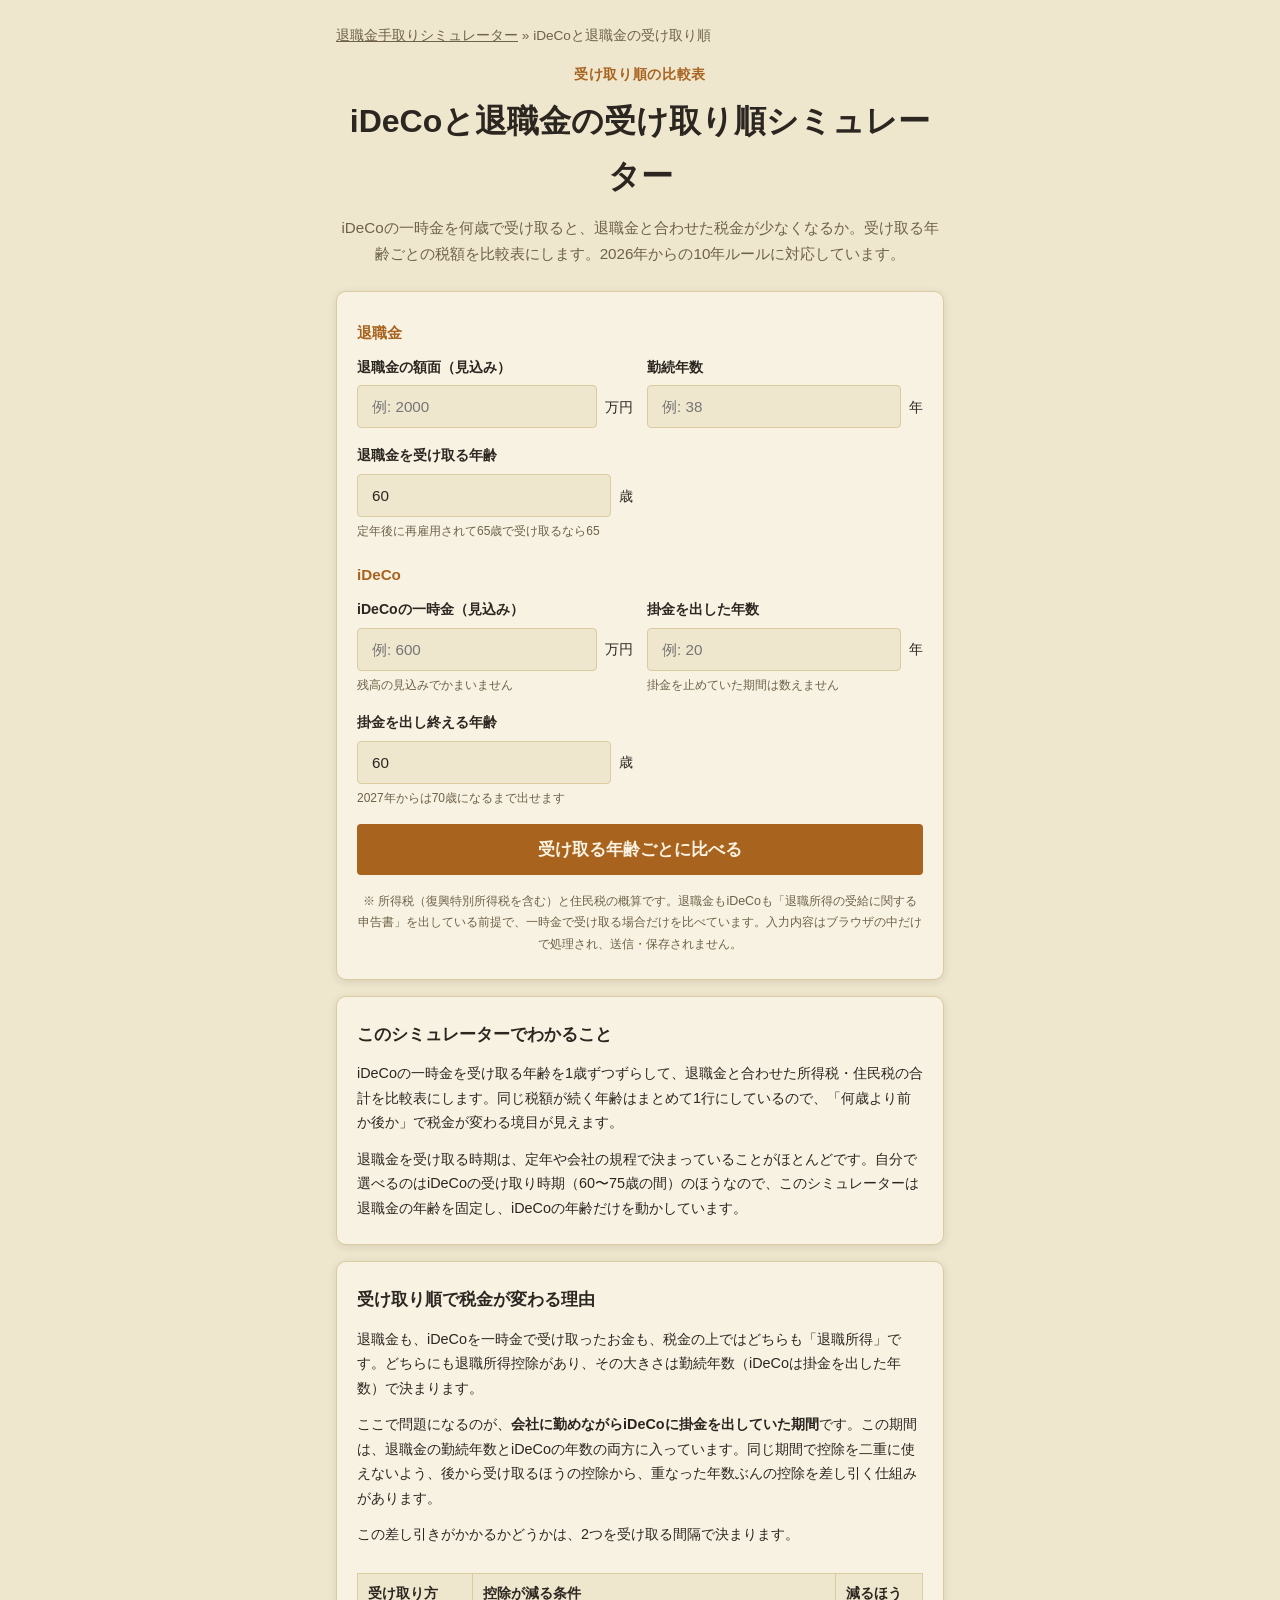
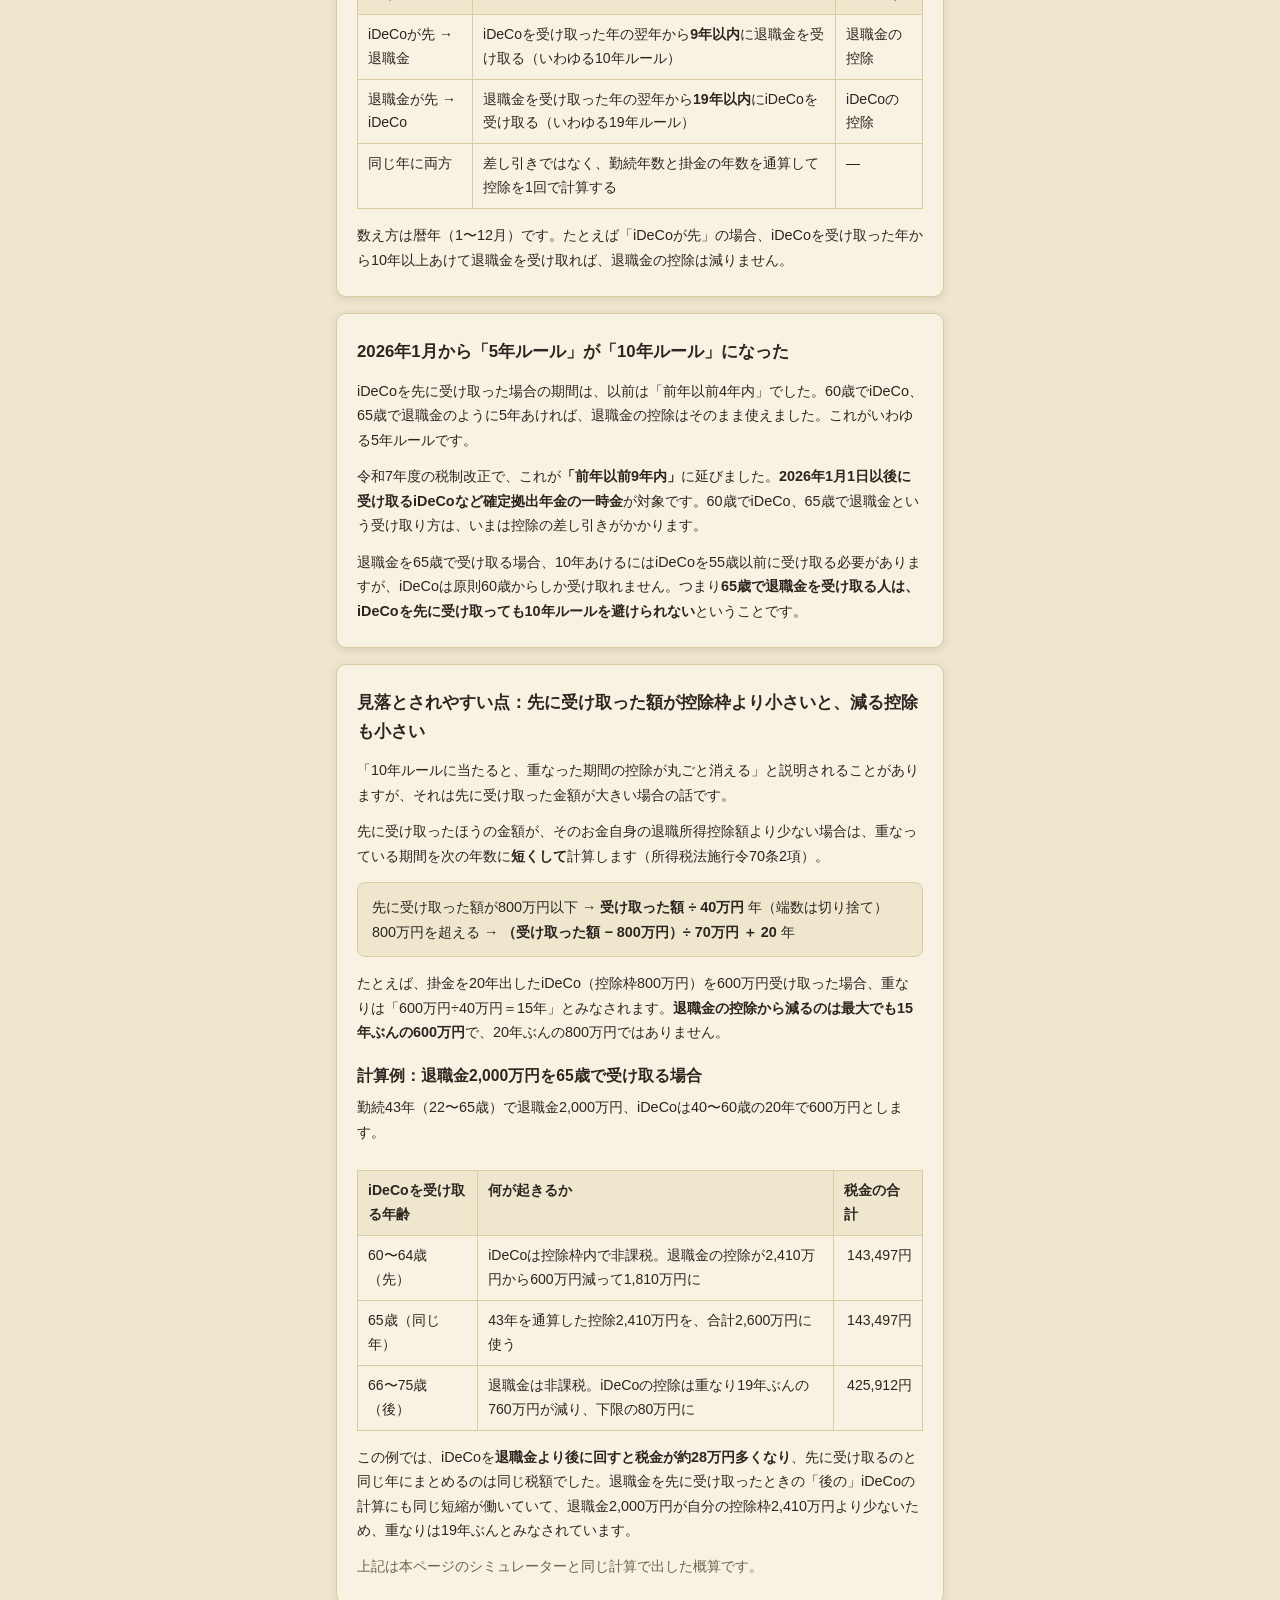
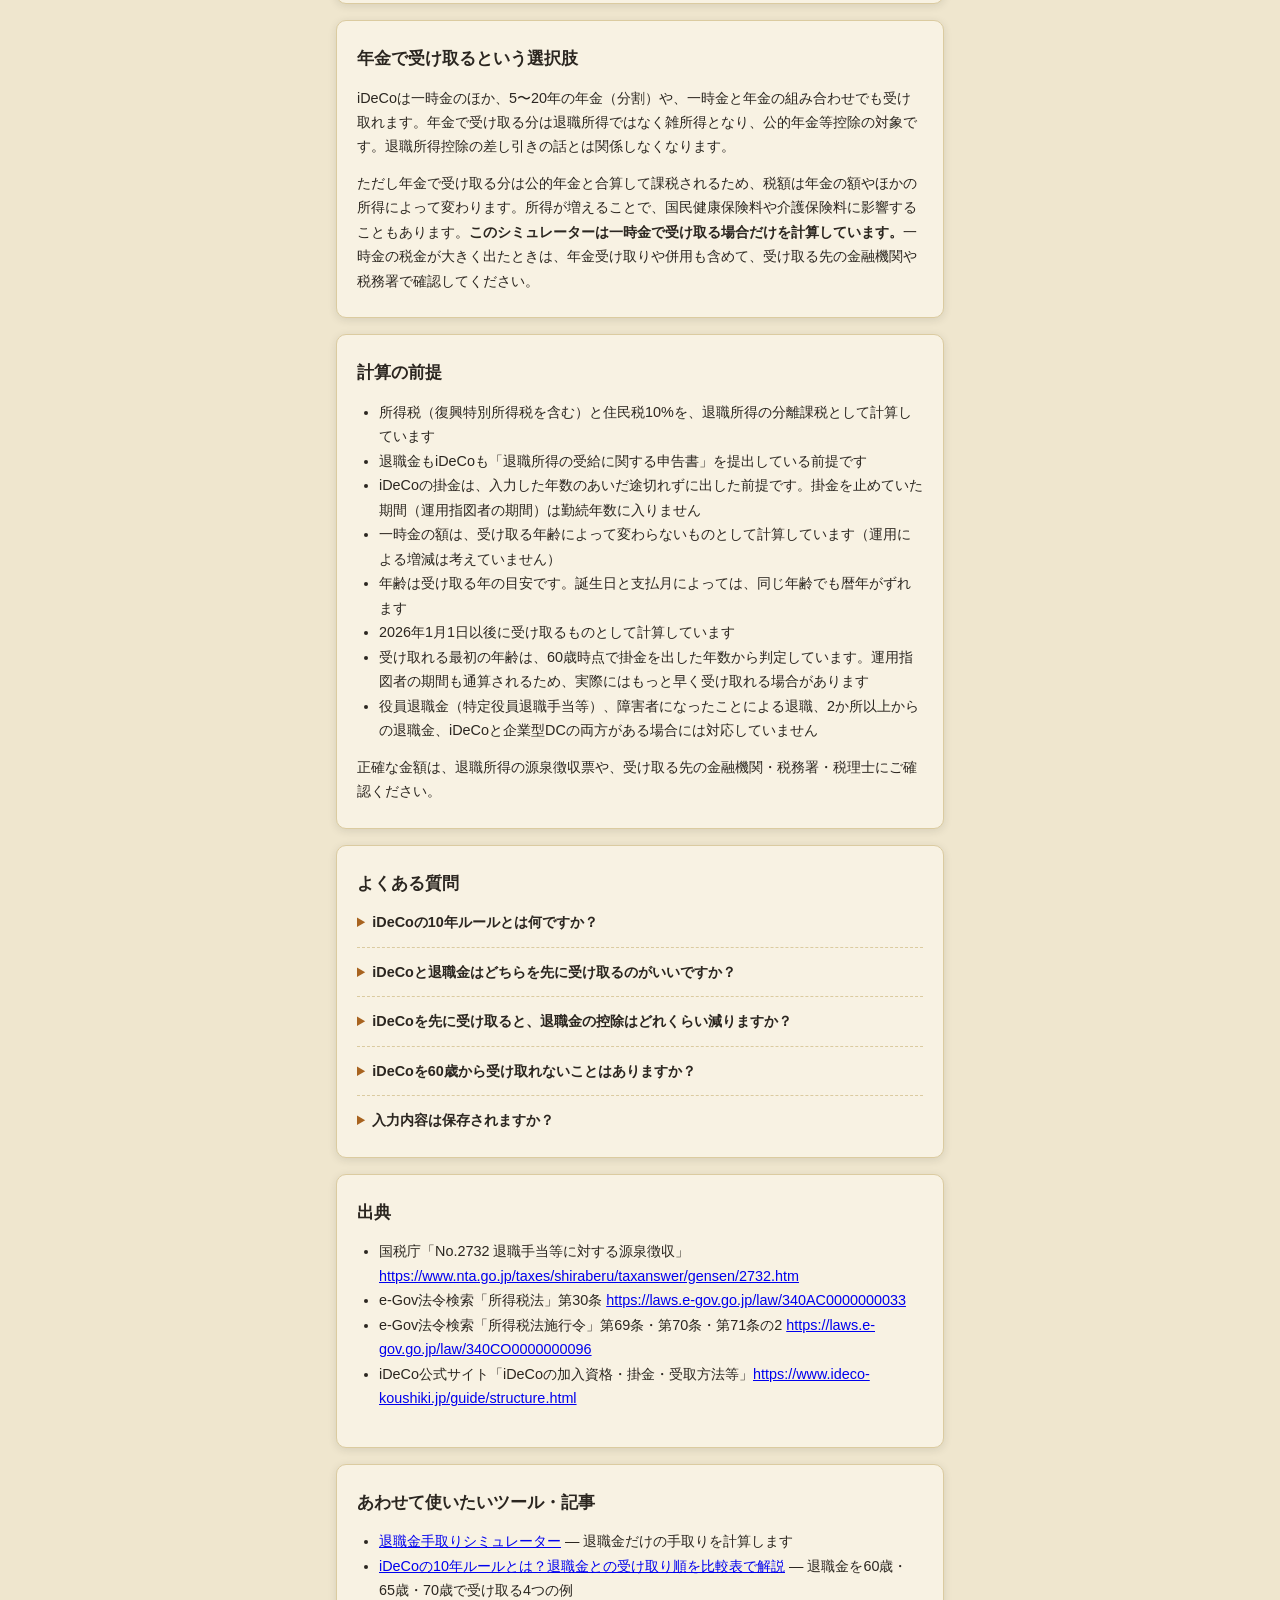
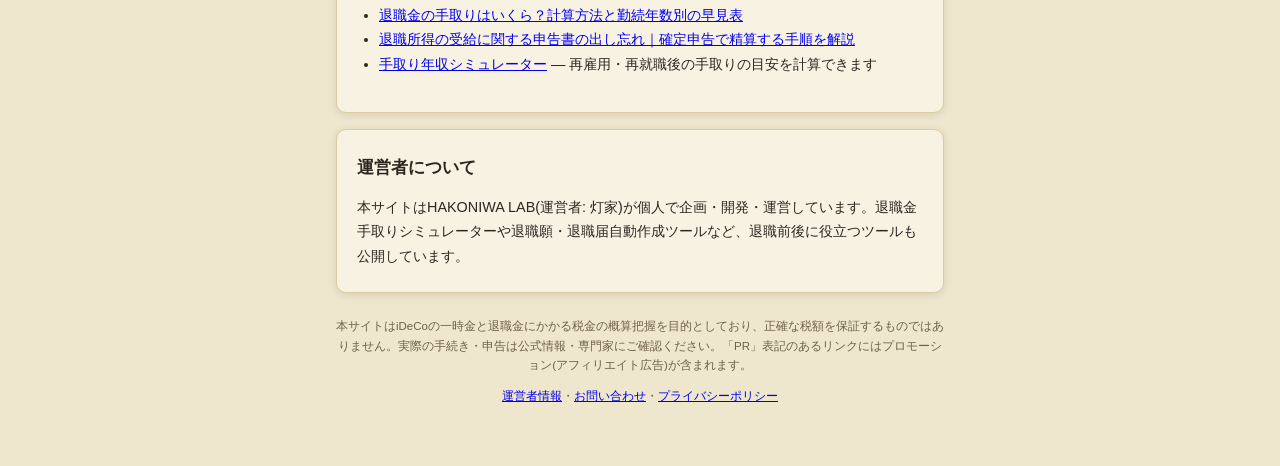
==== ideco/index.html @ 079b58ea "iDeCoと退職金の受け取り順シミュレーターと10年ルール解説記事を追加 - ideco/: iDeCo一時金を受け取る年齢ごとに退職金と合わせた税額を比較表で表示   (施行令70条の10年ルール・" ====
<!DOCTYPE html>
<html lang="ja">
<head>
<meta charset="UTF-8">
<meta name="viewport" content="width=device-width, initial-scale=1.0">
<title>iDeCoと退職金の受け取り順シミュレーター｜10年ルール対応</title>
<meta name="description" content="iDeCoの一時金を何歳で受け取ると、退職金と合わせた税金が少なくなるかを比較表で表示します。2026年からの10年ルール、退職金が先の19年ルール、同じ年にまとめる場合まで、受け取る年齢ごとに所得税・住民税の合計を計算します。">
<script async src="https://pagead2.googlesyndication.com/pagead/js/adsbygoogle.js?client=ca-pub-6465548593525933" crossorigin="anonymous"></script>
<link rel="canonical" href="https://hakoniwalab.com/retirement-simulator/ideco/">
<link rel="stylesheet" href="../css/style.css">
<script type="application/ld+json">{"@context":"https://schema.org","@type":"FAQPage","mainEntity":[{"@type":"Question","name":"iDeCoの10年ルールとは何ですか？","acceptedAnswer":{"@type":"Answer","text":"iDeCoなど確定拠出年金の一時金を受け取った年の翌年から9年以内に退職金を受け取ると、退職金の退職所得控除から、期間が重なっている年数ぶんの控除が差し引かれるルールです。2026年1月1日以後に受け取る一時金から対象になりました。それまでは4年以内(いわゆる5年ルール)でした。"}},{"@type":"Question","name":"iDeCoと退職金はどちらを先に受け取るのがいいですか？","acceptedAnswer":{"@type":"Answer","text":"金額と期間の重なり方で変わります。退職金を先に受け取ると、その後19年以内に受け取るiDeCoの控除が大きく減りやすくなります。iDeCoを先に受け取る場合や同じ年にまとめる場合は、iDeCoの一時金が自分の控除枠より小さいと差がつきにくくなります。このシミュレーターで、自分の金額を入れて比べてください。"}},{"@type":"Question","name":"iDeCoを先に受け取ると、退職金の控除はどれくらい減りますか？","acceptedAnswer":{"@type":"Answer","text":"原則は、iDeCoの掛金期間と勤続期間が重なっている年数ぶんの控除額です(重なり20年なら800万円)。ただしiDeCoの一時金が、iDeCo自身の退職所得控除額より少ない場合は、重なりを「一時金÷40万円」年に短くして計算します。一時金600万円なら15年ぶん、減るのは最大600万円です。"}},{"@type":"Question","name":"iDeCoを60歳から受け取れないことはありますか？","acceptedAnswer":{"@type":"Answer","text":"あります。60歳時点の通算加入者等期間が10年未満の場合、受け取り開始は61〜65歳に遅れます。60歳以上で初めて加入した場合は、加入から5年を過ぎてからです。受け取りは75歳までに始める必要があります。"}},{"@type":"Question","name":"入力内容は保存されますか？","acceptedAnswer":{"@type":"Answer","text":"保存されません。計算はブラウザの中で行い、入力した金額をサーバーへ送信・保存する仕組みは持っていません。"}}]}</script>
<style>
.guide-nav { margin: 0 auto 16px; font-size: 0.85rem; color: var(--color-text-muted); }
.guide-nav a { color: var(--color-text-muted); }
.form-grid { display: grid; gap: 0 14px; grid-template-columns: 1fr; }
@media (min-width: 560px) { .form-grid { grid-template-columns: 1fr 1fr; } }
.form-group-title { text-align: left; font-weight: 800; font-size: 0.95rem; margin: 4px 0 10px; color: var(--color-primary); }
.form-hint { display: block; font-weight: 400; font-size: 0.75rem; color: var(--color-text-muted); margin-top: 4px; }
.input-unit { display: flex; align-items: center; gap: 8px; }
.input-unit span { font-size: 0.9rem; white-space: nowrap; }
.form-error { color: var(--color-warn-text); background: var(--color-warn-bg); border-radius: var(--radius-sm); padding: 8px 12px; font-size: 0.85rem; text-align: left; }
.result-headline__value--text { font-size: 1.5rem; line-height: 1.4; }
.result-compare { font-size: 0.92rem; text-align: left; margin: 0 0 14px; }
.compare-table { width: 100%; border-collapse: collapse; font-size: 0.88rem; text-align: left; }
.compare-table th, .compare-table td { border-bottom: 1px solid var(--color-border); padding: 10px 6px; vertical-align: top; }
.compare-table th { font-size: 0.78rem; color: var(--color-text-muted); font-weight: 700; }
.compare-table .num { text-align: right; white-space: nowrap; font-variant-numeric: tabular-nums; font-weight: 700; }
.compare-table td.num .badge, .compare-diff { display: block; width: fit-content; margin: 6px 0 0 auto; }
.compare-diff { font-size: 0.78rem; color: var(--color-warn-text); }
.compare-table tr.is-best td { background: var(--color-badge-bg); }
.compare-age { display: block; font-weight: 800; font-size: 0.98rem; }
.compare-order { display: block; font-size: 0.82rem; }
.compare-note { display: block; font-size: 0.75rem; color: var(--color-text-muted); }
.breakdown-title { font-weight: 800; font-size: 0.9rem; text-align: left; margin: 20px 0 6px; }
.result-row--head span { color: var(--color-text) !important; font-weight: 800; }
.guide-note { font-size: 0.8rem; color: var(--color-text-muted); text-align: left; }
.guide-table { width: 100%; border-collapse: collapse; margin: 14px 0; font-size: 0.88rem; }
.guide-table th, .guide-table td { border: 1px solid var(--color-border); padding: 8px 10px; text-align: left; vertical-align: top; }
.guide-table th { background: var(--color-bg); font-weight: 600; }
.guide-table td.num { text-align: right; font-variant-numeric: tabular-nums; white-space: nowrap; }
.guide-calc { background: var(--color-bg); border: 1px solid var(--color-border); border-radius: 8px; padding: 12px 14px; margin: 14px 0; font-size: 0.9rem; }
.card--article h3 { font-size: 0.98rem; margin: 18px 0 6px; }
.table-scroll { overflow-x: auto; }
</style>
</head>
<body>
<div id="app" class="app">

  <nav class="guide-nav" aria-label="パンくずリスト">
    <a href="../">退職金手取りシミュレーター</a> &raquo;
    <span aria-current="page">iDeCoと退職金の受け取り順</span>
  </nav>

  <header class="app-header">
    <p class="app-header__eyebrow">受け取り順の比較表</p>
    <h1 class="app-header__title">iDeCoと退職金の<br class="sp-only">受け取り順シミュレーター</h1>
    <p class="app-header__lead">iDeCoの一時金を何歳で受け取ると、退職金と合わせた税金が少なくなるか。受け取る年齢ごとの税額を比較表にします。2026年からの10年ルールに対応しています。</p>
  </header>

  <main id="main" class="main">

    <section id="screen-intro" class="screen" data-screen="intro">
      <div class="card card--intro">
        <form id="ideco-form" novalidate>
          <p class="form-group-title">退職金</p>
          <div class="form-grid">
            <div class="form-field">
              <label for="pay_amount">退職金の額面（見込み）</label>
              <div class="input-unit"><input type="number" id="pay_amount" name="pay_amount" class="quiz-select" placeholder="例: 2000" min="1" step="1" inputmode="numeric" required><span>万円</span></div>
            </div>
            <div class="form-field">
              <label for="pay_years">勤続年数</label>
              <div class="input-unit"><input type="number" id="pay_years" name="pay_years" class="quiz-select" placeholder="例: 38" min="1" max="60" step="1" inputmode="numeric" required><span>年</span></div>
            </div>
            <div class="form-field">
              <label for="pay_age">退職金を受け取る年齢</label>
              <div class="input-unit"><input type="number" id="pay_age" name="pay_age" class="quiz-select" value="60" min="40" max="75" step="1" inputmode="numeric" required><span>歳</span></div>
              <span class="form-hint">定年後に再雇用されて65歳で受け取るなら65</span>
            </div>
          </div>

          <p class="form-group-title">iDeCo</p>
          <div class="form-grid">
            <div class="form-field">
              <label for="ideco_amount">iDeCoの一時金（見込み）</label>
              <div class="input-unit"><input type="number" id="ideco_amount" name="ideco_amount" class="quiz-select" placeholder="例: 600" min="1" step="1" inputmode="numeric" required><span>万円</span></div>
              <span class="form-hint">残高の見込みでかまいません</span>
            </div>
            <div class="form-field">
              <label for="ideco_years">掛金を出した年数</label>
              <div class="input-unit"><input type="number" id="ideco_years" name="ideco_years" class="quiz-select" placeholder="例: 20" min="1" max="50" step="1" inputmode="numeric" required><span>年</span></div>
              <span class="form-hint">掛金を止めていた期間は数えません</span>
            </div>
            <div class="form-field">
              <label for="ideco_end_age">掛金を出し終える年齢</label>
              <div class="input-unit"><input type="number" id="ideco_end_age" name="ideco_end_age" class="quiz-select" value="60" min="21" max="70" step="1" inputmode="numeric" required><span>歳</span></div>
              <span class="form-hint">2027年からは70歳になるまで出せます</span>
            </div>
          </div>

          <p id="form-error" class="form-error" role="alert" hidden></p>
          <button type="submit" class="btn btn--primary btn--large">受け取る年齢ごとに比べる</button>
        </form>
        <p class="intro-disclaimer">※ 所得税（復興特別所得税を含む）と住民税の概算です。退職金もiDeCoも「退職所得の受給に関する申告書」を出している前提で、一時金で受け取る場合だけを比べています。入力内容はブラウザの中だけで処理され、送信・保存されません。</p>
      </div>
    </section>

    <section id="screen-result" class="screen" data-screen="result" hidden>
      <div class="card card--intro" id="result-body"></div>
      <div id="ad-slot-result-bottom" class="ad-slot" aria-hidden="true"></div>

      <div class="card card--lead" id="lead-card">
        <h2 class="card__title">計算結果をあとで見返したい方へ</h2>
        <p>メールアドレスを登録すると、HAKONIWA LABの新しいツール・お得な情報をお届けします。</p>
        <form id="lead-form" class="lead-form" action="https://mail-studio.hakoniwa-labs.workers.dev/f/v6lGNd5ZqjptO-bG2wVIIij1IczI0iWg" method="post" target="popupwindow" onsubmit="window.open('https://mail-studio.hakoniwa-labs.workers.dev/f/v6lGNd5ZqjptO-bG2wVIIij1IczI0iWg', 'popupwindow')">
          <input type="email" name="email" class="lead-form__input" placeholder="メールアドレス" required>
          <button type="submit" class="btn btn--primary">登録する</button>
        </form>
      </div>

      <button type="button" class="btn btn--ghost" id="btn-restart">条件を変えて比べる</button>
    </section>

  </main>

  <section class="article" aria-labelledby="about-heading">
    <div class="card card--article">
      <h2 id="about-heading">このシミュレーターでわかること</h2>
      <p>iDeCoの一時金を受け取る年齢を1歳ずつずらして、退職金と合わせた所得税・住民税の合計を比較表にします。同じ税額が続く年齢はまとめて1行にしているので、「何歳より前か後か」で税金が変わる境目が見えます。</p>
      <p>退職金を受け取る時期は、定年や会社の規程で決まっていることがほとんどです。自分で選べるのはiDeCoの受け取り時期（60〜75歳の間）のほうなので、このシミュレーターは退職金の年齢を固定し、iDeCoの年齢だけを動かしています。</p>
    </div>

    <div class="card card--article">
      <h2>受け取り順で税金が変わる理由</h2>
      <p>退職金も、iDeCoを一時金で受け取ったお金も、税金の上ではどちらも「退職所得」です。どちらにも退職所得控除があり、その大きさは勤続年数（iDeCoは掛金を出した年数）で決まります。</p>
      <p>ここで問題になるのが、<strong>会社に勤めながらiDeCoに掛金を出していた期間</strong>です。この期間は、退職金の勤続年数とiDeCoの年数の両方に入っています。同じ期間で控除を二重に使えないよう、後から受け取るほうの控除から、重なった年数ぶんの控除を差し引く仕組みがあります。</p>
      <p>この差し引きがかかるかどうかは、2つを受け取る間隔で決まります。</p>
      <div class="table-scroll">
        <table class="guide-table">
          <thead><tr><th>受け取り方</th><th>控除が減る条件</th><th>減るほう</th></tr></thead>
          <tbody>
            <tr><td>iDeCoが先 → 退職金</td><td>iDeCoを受け取った年の翌年から<strong>9年以内</strong>に退職金を受け取る（いわゆる10年ルール）</td><td>退職金の控除</td></tr>
            <tr><td>退職金が先 → iDeCo</td><td>退職金を受け取った年の翌年から<strong>19年以内</strong>にiDeCoを受け取る（いわゆる19年ルール）</td><td>iDeCoの控除</td></tr>
            <tr><td>同じ年に両方</td><td>差し引きではなく、勤続年数と掛金の年数を通算して控除を1回で計算する</td><td>—</td></tr>
          </tbody>
        </table>
      </div>
      <p>数え方は暦年（1〜12月）です。たとえば「iDeCoが先」の場合、iDeCoを受け取った年から10年以上あけて退職金を受け取れば、退職金の控除は減りません。</p>
    </div>

    <div class="card card--article">
      <h2>2026年1月から「5年ルール」が「10年ルール」になった</h2>
      <p>iDeCoを先に受け取った場合の期間は、以前は「前年以前4年内」でした。60歳でiDeCo、65歳で退職金のように5年あければ、退職金の控除はそのまま使えました。これがいわゆる5年ルールです。</p>
      <p>令和7年度の税制改正で、これが<strong>「前年以前9年内」</strong>に延びました。<strong>2026年1月1日以後に受け取るiDeCoなど確定拠出年金の一時金</strong>が対象です。60歳でiDeCo、65歳で退職金という受け取り方は、いまは控除の差し引きがかかります。</p>
      <p>退職金を65歳で受け取る場合、10年あけるにはiDeCoを55歳以前に受け取る必要がありますが、iDeCoは原則60歳からしか受け取れません。つまり<strong>65歳で退職金を受け取る人は、iDeCoを先に受け取っても10年ルールを避けられない</strong>ということです。</p>
    </div>

    <div class="card card--article">
      <h2>見落とされやすい点：先に受け取った額が控除枠より小さいと、減る控除も小さい</h2>
      <p>「10年ルールに当たると、重なった期間の控除が丸ごと消える」と説明されることがありますが、それは先に受け取った金額が大きい場合の話です。</p>
      <p>先に受け取ったほうの金額が、そのお金自身の退職所得控除額より少ない場合は、重なっている期間を次の年数に<strong>短くして</strong>計算します（所得税法施行令70条2項）。</p>
      <div class="guide-calc">
        先に受け取った額が800万円以下 → <strong>受け取った額 ÷ 40万円</strong> 年（端数は切り捨て）<br>
        800万円を超える → <strong>（受け取った額 − 800万円）÷ 70万円 ＋ 20</strong> 年
      </div>
      <p>たとえば、掛金を20年出したiDeCo（控除枠800万円）を600万円受け取った場合、重なりは「600万円÷40万円＝15年」とみなされます。<strong>退職金の控除から減るのは最大でも15年ぶんの600万円</strong>で、20年ぶんの800万円ではありません。</p>
      <h3>計算例：退職金2,000万円を65歳で受け取る場合</h3>
      <p>勤続43年（22〜65歳）で退職金2,000万円、iDeCoは40〜60歳の20年で600万円とします。</p>
      <div class="table-scroll">
        <table class="guide-table">
          <thead><tr><th>iDeCoを受け取る年齢</th><th>何が起きるか</th><th>税金の合計</th></tr></thead>
          <tbody>
            <tr><td>60〜64歳（先）</td><td>iDeCoは控除枠内で非課税。退職金の控除が2,410万円から600万円減って1,810万円に</td><td class="num">143,497円</td></tr>
            <tr><td>65歳（同じ年）</td><td>43年を通算した控除2,410万円を、合計2,600万円に使う</td><td class="num">143,497円</td></tr>
            <tr><td>66〜75歳（後）</td><td>退職金は非課税。iDeCoの控除は重なり19年ぶんの760万円が減り、下限の80万円に</td><td class="num">425,912円</td></tr>
          </tbody>
        </table>
      </div>
      <p>この例では、iDeCoを<strong>退職金より後に回すと税金が約28万円多くなり</strong>、先に受け取るのと同じ年にまとめるのは同じ税額でした。退職金を先に受け取ったときの「後の」iDeCoの計算にも同じ短縮が働いていて、退職金2,000万円が自分の控除枠2,410万円より少ないため、重なりは19年ぶんとみなされています。</p>
      <p class="guide-note">上記は本ページのシミュレーターと同じ計算で出した概算です。</p>
    </div>

    <div class="card card--article">
      <h2>年金で受け取るという選択肢</h2>
      <p>iDeCoは一時金のほか、5〜20年の年金（分割）や、一時金と年金の組み合わせでも受け取れます。年金で受け取る分は退職所得ではなく雑所得となり、公的年金等控除の対象です。退職所得控除の差し引きの話とは関係しなくなります。</p>
      <p>ただし年金で受け取る分は公的年金と合算して課税されるため、税額は年金の額やほかの所得によって変わります。所得が増えることで、国民健康保険料や介護保険料に影響することもあります。<strong>このシミュレーターは一時金で受け取る場合だけを計算しています。</strong>一時金の税金が大きく出たときは、年金受け取りや併用も含めて、受け取る先の金融機関や税務署で確認してください。</p>
    </div>

    <div class="card card--article">
      <h2>計算の前提</h2>
      <ul>
        <li>所得税（復興特別所得税を含む）と住民税10%を、退職所得の分離課税として計算しています</li>
        <li>退職金もiDeCoも「退職所得の受給に関する申告書」を提出している前提です</li>
        <li>iDeCoの掛金は、入力した年数のあいだ途切れずに出した前提です。掛金を止めていた期間（運用指図者の期間）は勤続年数に入りません</li>
        <li>一時金の額は、受け取る年齢によって変わらないものとして計算しています（運用による増減は考えていません）</li>
        <li>年齢は受け取る年の目安です。誕生日と支払月によっては、同じ年齢でも暦年がずれます</li>
        <li>2026年1月1日以後に受け取るものとして計算しています</li>
        <li>受け取れる最初の年齢は、60歳時点で掛金を出した年数から判定しています。運用指図者の期間も通算されるため、実際にはもっと早く受け取れる場合があります</li>
        <li>役員退職金（特定役員退職手当等）、障害者になったことによる退職、2か所以上からの退職金、iDeCoと企業型DCの両方がある場合には対応していません</li>
      </ul>
      <p>正確な金額は、退職所得の源泉徴収票や、受け取る先の金融機関・税務署・税理士にご確認ください。</p>
    </div>

    <div class="card card--article">
      <h2>よくある質問</h2>
      <details class="faq-item">
        <summary>iDeCoの10年ルールとは何ですか？</summary>
        <p>iDeCoなど確定拠出年金の一時金を受け取った年の翌年から9年以内に退職金を受け取ると、退職金の退職所得控除から、期間が重なっている年数ぶんの控除が差し引かれるルールです。2026年1月1日以後に受け取る一時金から対象になりました。それまでは4年以内（いわゆる5年ルール）でした。</p>
      </details>
      <details class="faq-item">
        <summary>iDeCoと退職金はどちらを先に受け取るのがいいですか？</summary>
        <p>金額と期間の重なり方で変わります。退職金を先に受け取ると、その後19年以内に受け取るiDeCoの控除が大きく減りやすくなります。iDeCoを先に受け取る場合や同じ年にまとめる場合は、iDeCoの一時金が自分の控除枠より小さいと差がつきにくくなります。このシミュレーターで、自分の金額を入れて比べてください。</p>
      </details>
      <details class="faq-item">
        <summary>iDeCoを先に受け取ると、退職金の控除はどれくらい減りますか？</summary>
        <p>原則は、iDeCoの掛金期間と勤続期間が重なっている年数ぶんの控除額です（重なり20年なら800万円）。ただしiDeCoの一時金が、iDeCo自身の退職所得控除額より少ない場合は、重なりを「一時金÷40万円」年に短くして計算します。一時金600万円なら15年ぶん、減るのは最大600万円です。</p>
      </details>
      <details class="faq-item">
        <summary>iDeCoを60歳から受け取れないことはありますか？</summary>
        <p>あります。60歳時点の通算加入者等期間が10年未満の場合、受け取り開始は61〜65歳に遅れます。60歳以上で初めて加入した場合は、加入から5年を過ぎてからです。受け取りは75歳までに始める必要があります。</p>
      </details>
      <details class="faq-item">
        <summary>入力内容は保存されますか？</summary>
        <p>保存されません。計算はブラウザの中で行い、入力した金額をサーバーへ送信・保存する仕組みは持っていません。</p>
      </details>
    </div>

    <div class="card card--article">
      <h2>出典</h2>
      <ul>
        <li>国税庁「No.2732 退職手当等に対する源泉徴収」<a href="https://www.nta.go.jp/taxes/shiraberu/taxanswer/gensen/2732.htm" target="_blank" rel="noopener">https://www.nta.go.jp/taxes/shiraberu/taxanswer/gensen/2732.htm</a></li>
        <li>e-Gov法令検索「所得税法」第30条 <a href="https://laws.e-gov.go.jp/law/340AC0000000033" target="_blank" rel="noopener">https://laws.e-gov.go.jp/law/340AC0000000033</a></li>
        <li>e-Gov法令検索「所得税法施行令」第69条・第70条・第71条の2 <a href="https://laws.e-gov.go.jp/law/340CO0000000096" target="_blank" rel="noopener">https://laws.e-gov.go.jp/law/340CO0000000096</a></li>
        <li>iDeCo公式サイト「iDeCoの加入資格・掛金・受取方法等」<a href="https://www.ideco-koushiki.jp/guide/structure.html" target="_blank" rel="noopener">https://www.ideco-koushiki.jp/guide/structure.html</a></li>
      </ul>
    </div>

    <div class="card card--article">
      <h2>あわせて使いたいツール・記事</h2>
      <ul>
        <li><a href="../">退職金手取りシミュレーター</a> — 退職金だけの手取りを計算します</li>
        <li><a href="../guide/ideco-10nen-rule/">iDeCoの10年ルールとは？退職金との受け取り順を比較表で解説</a> — 退職金を60歳・65歳・70歳で受け取る4つの例</li>
        <li><a href="../guide/taishokukin-tedori-keisan/">退職金の手取りはいくら？計算方法と勤続年数別の早見表</a></li>
        <li><a href="../guide/shinkokusho-dashiwasure/">退職所得の受給に関する申告書の出し忘れ｜確定申告で精算する手順を解説</a></li>
        <li><a href="../../takehome-calculator/">手取り年収シミュレーター</a> — 再雇用・再就職後の手取りの目安を計算できます</li>
      </ul>
    </div>

    <div class="card card--article">
      <h2>運営者について</h2>
      <p>本サイトはHAKONIWA LAB(運営者: 灯家)が個人で企画・開発・運営しています。退職金手取りシミュレーターや退職願・退職届自動作成ツールなど、退職前後に役立つツールも公開しています。</p>
    </div>
  </section>

  <footer class="app-footer">
    <p>本サイトはiDeCoの一時金と退職金にかかる税金の概算把握を目的としており、正確な税額を保証するものではありません。実際の手続き・申告は公式情報・専門家にご確認ください。「PR」表記のあるリンクにはプロモーション(アフィリエイト広告)が含まれます。</p>
    <p><a href="../../about.html">運営者情報</a>・<a href="../../contact.html">お問い合わせ</a>・<a href="../../privacy.html">プライバシーポリシー</a></p>
  </footer>

</div>

<script src="../js/calculate.js"></script>
<script src="../js/ideco-calc.js"></script>
<script src="../js/ideco-app.js"></script>
</body>
</html>
---- css/style.css ----
:root {
  --color-bg: #efe6ce;
  --color-surface: #f8f2e3;
  --color-border: #dbcba0;
  --color-text: #2b2620;
  --color-text-muted: #6e6248;
  --color-primary: #a8631f;
  --color-primary-hover: #8b5119;
  --color-primary-contrast: #fbf3e2;
  --color-accent: #55704a;
  --color-badge-bg: #e4d6ae;
  --color-badge-text: #6e4a1e;
  --color-warn-bg: #efd3c0;
  --color-warn-text: #8a4322;
  --radius-sm: 4px;
  --radius-md: 6px;
  --radius-lg: 10px;
  --shadow-card: 0 2px 8px rgba(43, 38, 32, 0.12);
  --max-width: 640px;
}

@media (prefers-color-scheme: dark) {
  :root {
    --color-bg: #211f1a;
    --color-surface: #2c2a22;
    --color-border: #423e30;
    --color-text: #f1e9d8;
    --color-text-muted: #b3a585;
    --color-primary: #e3a23b;
    --color-primary-hover: #edb259;
    --color-primary-contrast: #241c0d;
    --color-accent: #8fae7d;
    --color-badge-bg: #3a3626;
    --color-badge-text: #e3a23b;
    --color-warn-bg: #3d2a1d;
    --color-warn-text: #e0a876;
    --shadow-card: 0 2px 14px rgba(0, 0, 0, 0.5);
  }
}

* { box-sizing: border-box; }

[hidden] { display: none !important; }

html, body {
  margin: 0;
  padding: 0;
  background: var(--color-bg);
  color: var(--color-text);
  font-family: "Hiragino Sans", "Hiragino Kaku Gothic ProN", Meiryo, "Yu Gothic", sans-serif;
  line-height: 1.7;
  -webkit-text-size-adjust: 100%;
}

.app {
  max-width: var(--max-width);
  margin: 0 auto;
  padding: 24px 16px 48px;
}

.app-header {
  text-align: center;
  margin-bottom: 24px;
}

.app-header__eyebrow {
  color: var(--color-primary);
  font-weight: 700;
  font-size: 0.85rem;
  letter-spacing: 0.05em;
  margin: 0 0 8px;
}

.app-header__title {
  font-size: 1.6rem;
  font-weight: 800;
  margin: 0 0 12px;
}

.app-header__lead {
  color: var(--color-text-muted);
  font-size: 0.95rem;
  margin: 0;
}

.main { display: block; }

.card {
  background: var(--color-surface);
  border: 1px solid var(--color-border);
  border-radius: var(--radius-lg);
  box-shadow: var(--shadow-card);
  padding: 24px 20px;
  margin-bottom: 16px;
}

.card--intro { text-align: center; }

.intro-points {
  list-style: none;
  padding: 0;
  margin: 0 0 20px;
  text-align: left;
  display: inline-block;
}

.intro-points li {
  position: relative;
  padding-left: 26px;
  margin-bottom: 10px;
  color: var(--color-text);
}

.intro-points li::before {
  content: "✓";
  position: absolute;
  left: 0;
  color: var(--color-accent);
  font-weight: 700;
}

.intro-disclaimer {
  font-size: 0.78rem;
  color: var(--color-text-muted);
  margin: 16px 0 0;
}

.btn {
  display: inline-block;
  border: none;
  border-radius: var(--radius-sm);
  font-size: 0.95rem;
  font-weight: 700;
  padding: 12px 20px;
  cursor: pointer;
  text-align: center;
  transition: background-color 0.15s ease, opacity 0.15s ease;
}

.btn--primary {
  background: var(--color-primary);
  color: var(--color-primary-contrast);
}
.btn--primary:hover { background: var(--color-primary-hover); }
.btn--primary:disabled { opacity: 0.5; cursor: not-allowed; }

.btn--ghost {
  background: transparent;
  color: var(--color-text-muted);
  border: 1px solid var(--color-border);
}
.btn--ghost:hover { color: var(--color-text); border-color: var(--color-text-muted); }

.btn--large { width: 100%; padding: 14px 20px; font-size: 1.05rem; }
.btn--skip { margin-left: auto; }

.progress {
  height: 6px;
  background: var(--color-border);
  border-radius: 999px;
  overflow: hidden;
  margin-bottom: 8px;
}

.progress__bar {
  height: 100%;
  width: 0%;
  background: var(--color-primary);
  transition: width 0.25s ease;
}

.progress__label {
  font-size: 0.78rem;
  color: var(--color-text-muted);
  margin: 0 0 16px;
  text-align: right;
}

.card--quiz { min-height: 220px; }

.quiz-question {
  font-size: 1.1rem;
  font-weight: 700;
  margin: 0 0 6px;
}

.quiz-question__note {
  font-size: 0.82rem;
  color: var(--color-text-muted);
  margin: 0 0 18px;
}

.quiz-options {
  display: grid;
  gap: 10px;
}

.quiz-option {
  display: block;
  width: 100%;
  text-align: left;
  padding: 14px 16px;
  background: var(--color-bg);
  border: 1.5px solid var(--color-border);
  border-radius: var(--radius-sm);
  color: var(--color-text);
  font-size: 0.95rem;
  cursor: pointer;
  transition: border-color 0.15s ease, background-color 0.15s ease;
}

.quiz-option:hover {
  border-color: var(--color-primary);
}

.quiz-option.is-selected {
  border-color: var(--color-primary);
  background: var(--color-badge-bg);
  font-weight: 700;
}

.quiz-select {
  width: 100%;
  padding: 12px 14px;
  border: 1.5px solid var(--color-border);
  border-radius: var(--radius-sm);
  background: var(--color-bg);
  color: var(--color-text);
  font-size: 0.95rem;
}

.quiz-nav {
  display: flex;
  align-items: center;
  gap: 10px;
}

.result-summary {
  text-align: center;
  margin-bottom: 20px;
}

.result-summary__count {
  font-size: 1.3rem;
  font-weight: 800;
  margin: 0 0 4px;
}

.result-summary__note {
  font-size: 0.82rem;
  color: var(--color-text-muted);
  margin: 0;
}

.result-list {
  display: grid;
  gap: 14px;
  margin-bottom: 20px;
}

.result-card {
  background: var(--color-surface);
  border: 1px solid var(--color-border);
  border-radius: var(--radius-md);
  box-shadow: var(--shadow-card);
  padding: 18px 18px 16px;
}

.result-card__badges {
  display: flex;
  flex-wrap: wrap;
  gap: 6px;
  margin-bottom: 10px;
}

.badge {
  display: inline-block;
  font-size: 0.72rem;
  font-weight: 700;
  padding: 3px 10px;
  border-radius: 999px;
  background: var(--color-badge-bg);
  color: var(--color-badge-text);
}

.badge--accent {
  background: var(--color-primary);
  color: var(--color-primary-contrast);
}

.badge--warn {
  background: var(--color-warn-bg);
  color: var(--color-warn-text);
}

.result-card__name {
  font-size: 1.05rem;
  font-weight: 800;
  margin: 0 0 6px;
}

.result-card__benefit {
  color: var(--color-accent);
  font-weight: 700;
  margin: 0 0 4px;
}

.result-card__org {
  font-size: 0.8rem;
  color: var(--color-text-muted);
  margin: 0 0 12px;
}

.result-card__summary {
  font-size: 0.88rem;
  margin: 0 0 10px;
}

.result-card__conditions {
  font-size: 0.82rem;
  color: var(--color-text-muted);
  margin: 0 0 14px;
}

.result-card__actions {
  display: flex;
  flex-wrap: wrap;
  gap: 8px;
}

.result-card__link {
  display: inline-block;
  font-size: 0.85rem;
  font-weight: 700;
  color: var(--color-primary);
  text-decoration: none;
  padding: 8px 14px;
  border: 1.5px solid var(--color-primary);
  border-radius: var(--radius-sm);
}

.result-card__link:hover { background: var(--color-badge-bg); }

.result-card__link--offer {
  color: var(--color-accent);
  border-color: var(--color-accent);
  display: inline-flex;
  align-items: center;
  gap: 6px;
}

.badge--pr {
  background: var(--color-accent);
  color: var(--color-primary-contrast);
  font-size: 0.62rem;
  padding: 2px 6px;
}

.result-empty {
  text-align: center;
  color: var(--color-text-muted);
  padding: 24px 12px;
}

.ad-slot {
  min-height: 90px;
  border: 1px dashed var(--color-border);
  border-radius: var(--radius-sm);
  display: flex;
  align-items: center;
  justify-content: center;
  color: var(--color-text-muted);
  font-size: 0.75rem;
  margin-bottom: 20px;
}

.card--lead { text-align: center; }
.card__title { font-size: 1rem; margin: 0 0 8px; }

.lead-form {
  display: flex;
  gap: 8px;
  margin-top: 14px;
}

.lead-form__input {
  flex: 1;
  padding: 10px 12px;
  border: 1.5px solid var(--color-border);
  border-radius: var(--radius-sm);
  background: var(--color-bg);
  color: var(--color-text);
}

.app-footer {
  margin-top: 24px;
  text-align: center;
  font-size: 0.72rem;
  color: var(--color-text-muted);
}

.sp-only { display: inline; }

@media (min-width: 640px) {
  .app-header__title { font-size: 2rem; }
  .sp-only { display: none; }
}

.result-card__platforms {
  font-size: 0.8rem;
  color: var(--color-text-muted);
  margin: 0 0 14px;
}

.cross-link-banner {
  display: block;
  margin-top: 12px;
  padding: 10px 14px;
  background: var(--color-badge-bg);
  border-radius: var(--radius-sm);
  font-size: 0.82rem;
  color: var(--color-badge-text);
  text-decoration: none;
  font-weight: 700;
}

.cross-link-banner:hover { opacity: 0.85; }

.result-cross-links {
  display: grid;
  gap: 8px;
  margin-top: 16px;
}

.result-cross-links .cross-link-banner {
  margin-top: 0;
}

.form-field {
  text-align: left;
  margin-bottom: 16px;
}

.form-field label {
  display: block;
  font-size: 0.88rem;
  font-weight: 700;
  margin-bottom: 6px;
}

.form-field--checkbox label {
  display: flex;
  align-items: center;
  gap: 8px;
  font-weight: 400;
  font-size: 0.9rem;
}

.form-field--checkbox input[type="checkbox"] {
  width: 18px;
  height: 18px;
}

.result-headline {
  text-align: center;
  padding: 8px 0 20px;
  border-bottom: 1px dashed var(--color-border);
  margin-bottom: 16px;
}

.result-headline__label {
  font-size: 0.85rem;
  color: var(--color-text-muted);
  margin: 0 0 4px;
}

.result-headline__value {
  font-size: 2.2rem;
  font-weight: 800;
  color: var(--color-primary);
  margin: 0 0 4px;
}

.result-headline__sub {
  font-size: 0.85rem;
  color: var(--color-text-muted);
  margin: 0;
}

.result-breakdown {
  display: grid;
  gap: 8px;
  text-align: left;
}

.result-row {
  display: flex;
  justify-content: space-between;
  font-size: 0.9rem;
  padding: 8px 0;
  border-bottom: 1px solid var(--color-border);
}

.result-row span:first-child {
  color: var(--color-text-muted);
}

.result-row span:last-child {
  font-weight: 700;
}

/* --- 解説記事セクション --- */

.card--article h2 {
  font-size: 1.05rem;
  margin: 0 0 12px;
}
.card--article p {
  font-size: 0.9rem;
  margin: 0 0 12px;
}
.card--article p:last-child { margin-bottom: 0; }
.card--article a { overflow-wrap: anywhere; }
.card--article ul {
  font-size: 0.9rem;
  margin: 0 0 12px;
  padding-left: 22px;
}

.faq-item {
  border-bottom: 1px dashed var(--color-border);
  padding: 12px 0;
}
.faq-item:first-of-type { padding-top: 0; }
.faq-item:last-child { border-bottom: none; padding-bottom: 0; }
.faq-item summary {
  cursor: pointer;
  font-weight: 700;
  font-size: 0.9rem;
  list-style: revert;
}
.faq-item summary::marker { color: var(--color-primary); }
.faq-item p {
  margin: 8px 0 0;
  font-size: 0.85rem;
  color: var(--color-text-muted);
}
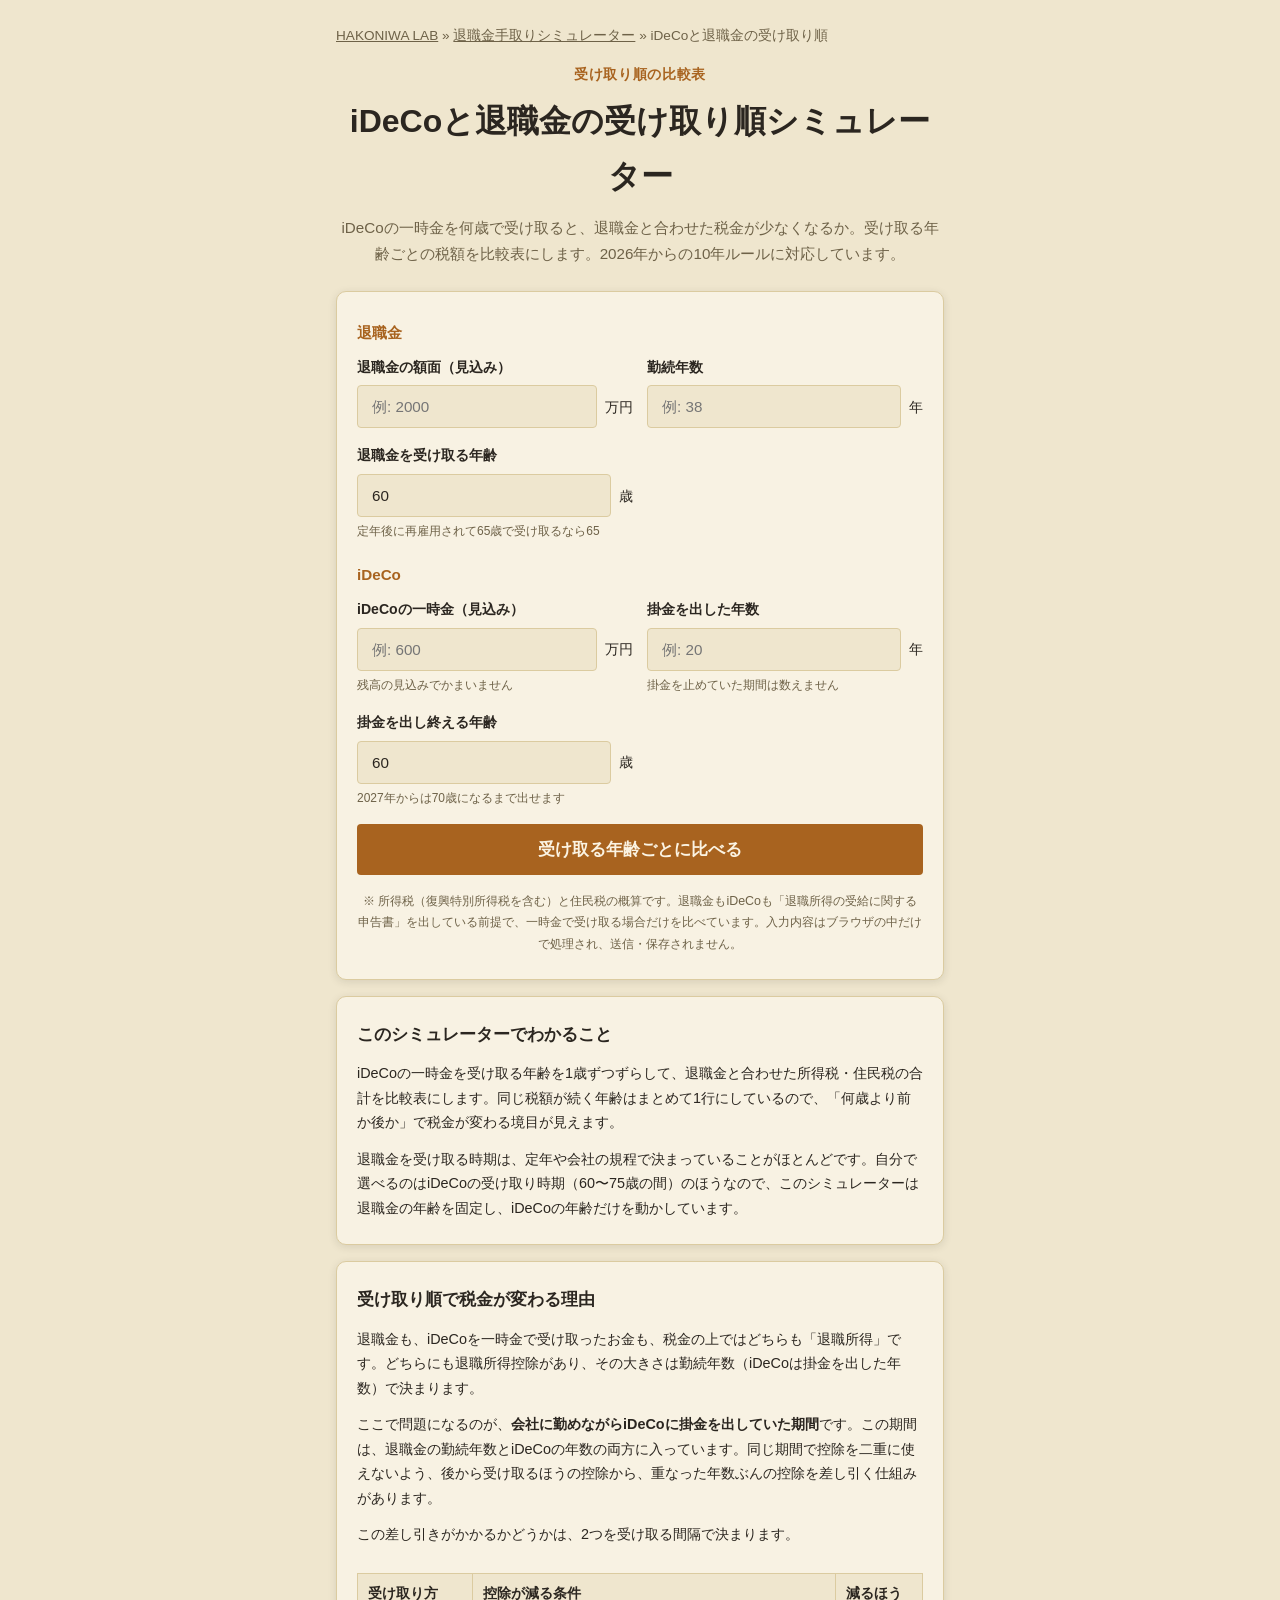
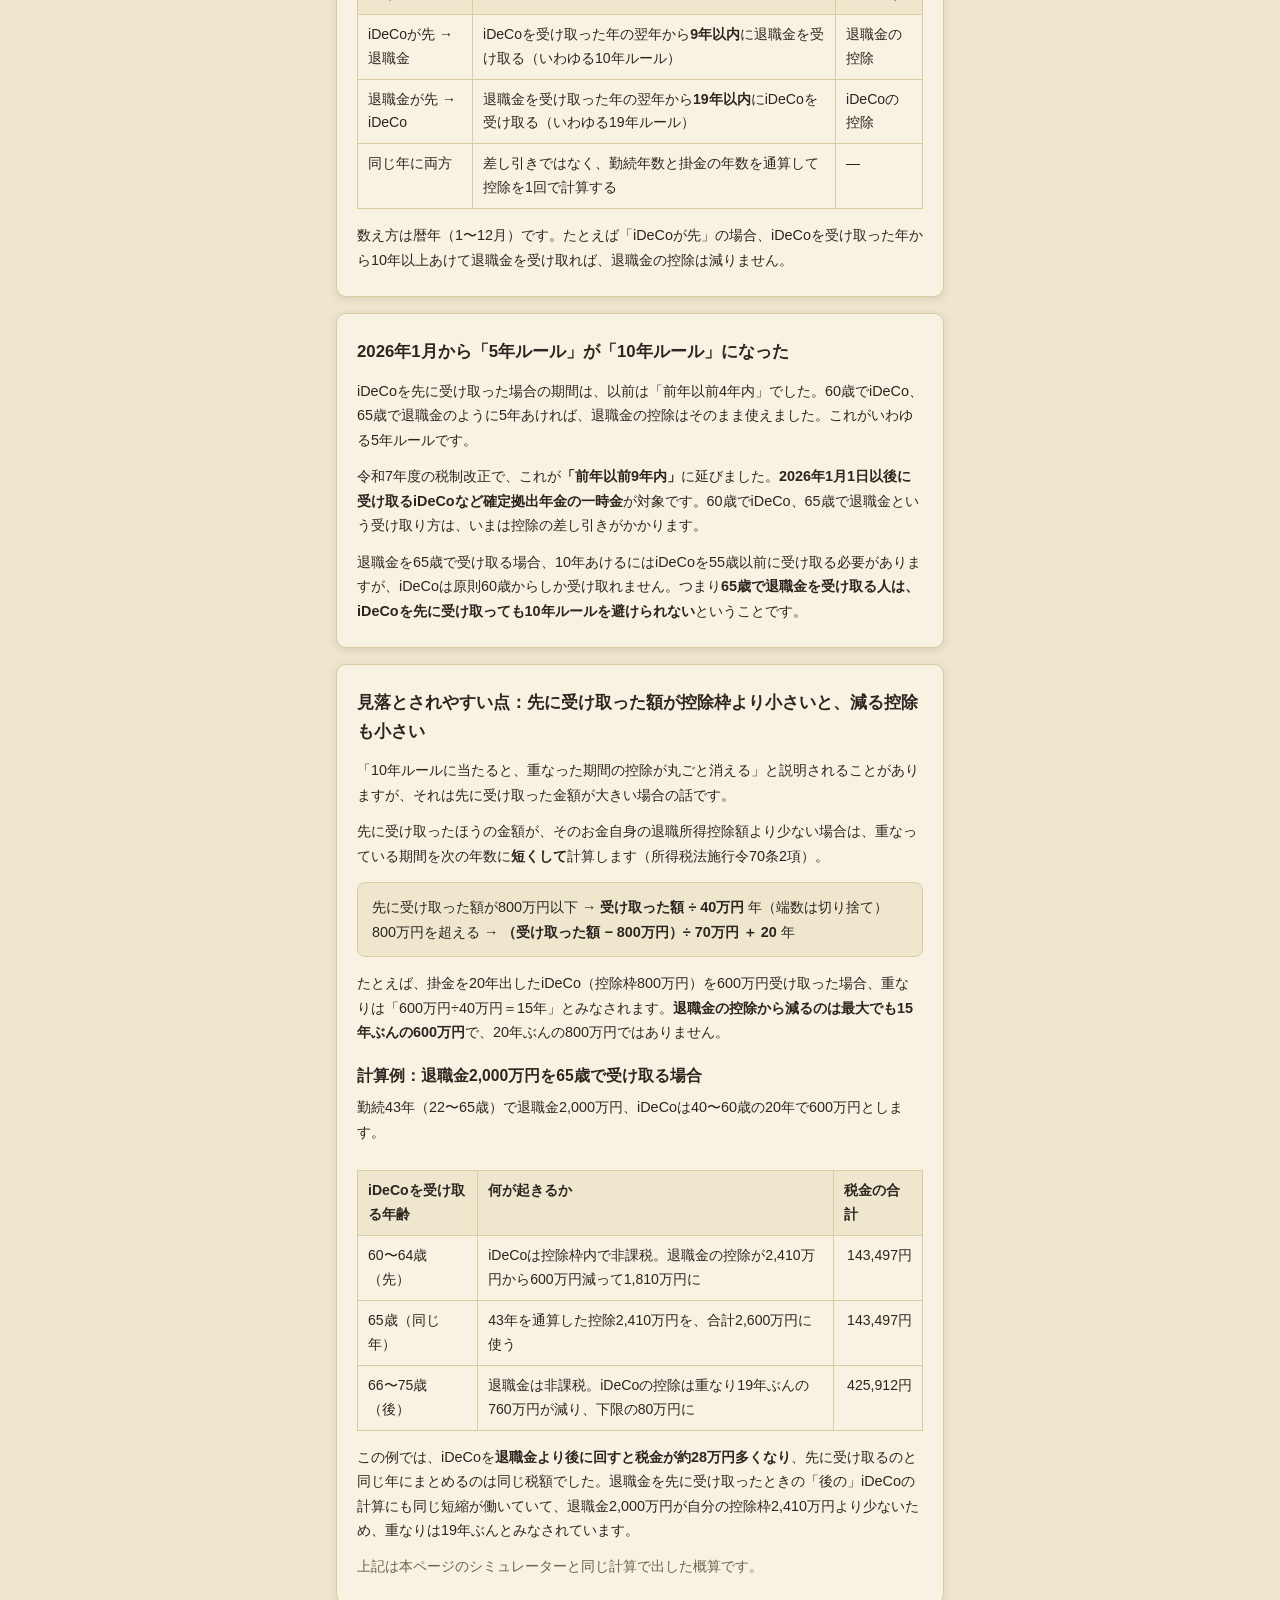
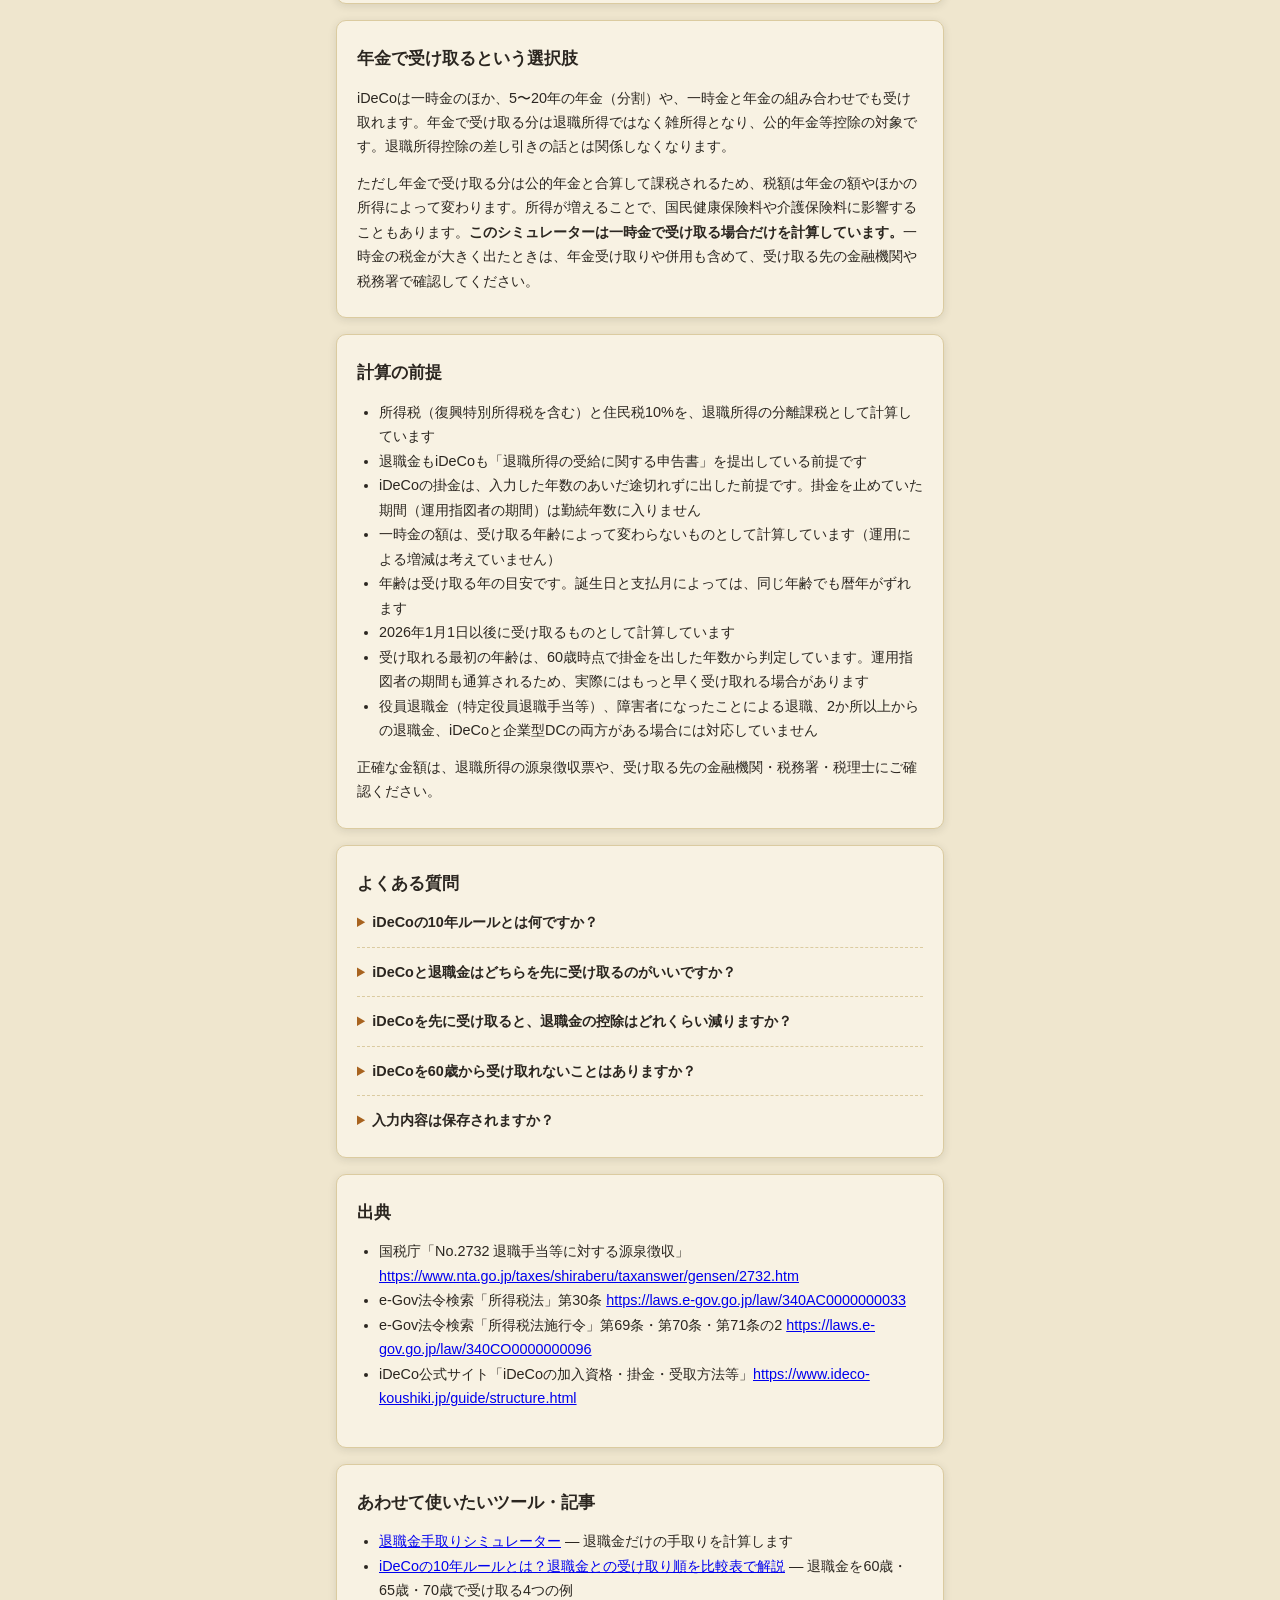
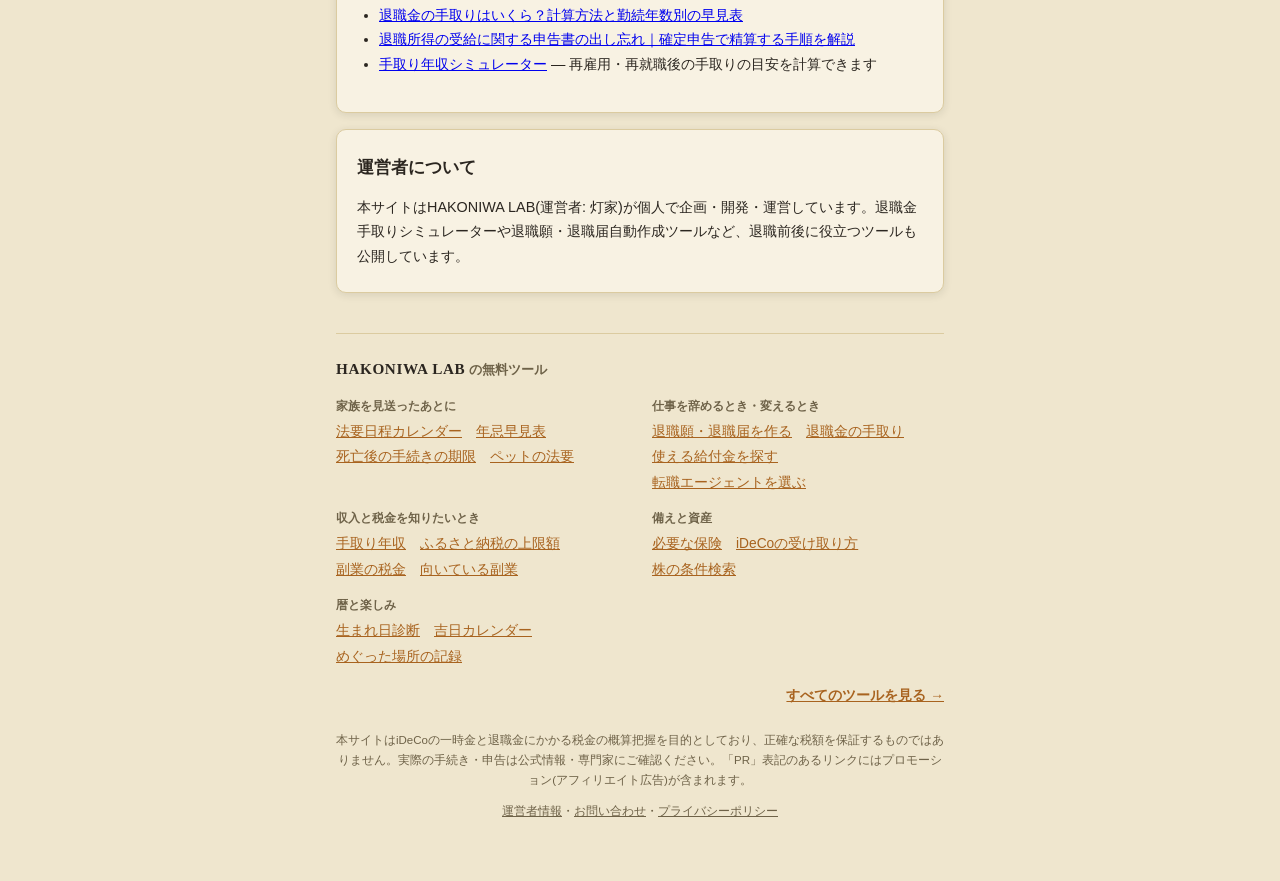
==== commit e2c9a1e7: "全ページにHAKONIWA LABのツール一覧とパンくずの入口を追加 286ページ中、サイトのトップへ戻れるのが9ページだけで、 記事から入った人がほかのツールに気づけなかったため。 - 本文の下(フ" ====
--- a/ideco/index.html
+++ b/ideco/index.html
@@ -3,6 +3,14 @@
 <head>
 <meta charset="UTF-8">
 <meta name="viewport" content="width=device-width, initial-scale=1.0">
+<!-- Google tag (gtag.js) -->
+<script async src="https://www.googletagmanager.com/gtag/js?id=G-WTBHV5QYG3"></script>
+<script>
+  window.dataLayer = window.dataLayer || [];
+  function gtag(){dataLayer.push(arguments);}
+  gtag('js', new Date());
+  gtag('config', 'G-WTBHV5QYG3');
+</script>
 <title>iDeCoと退職金の受け取り順シミュレーター｜10年ルール対応</title>
 <meta name="description" content="iDeCoの一時金を何歳で受け取ると、退職金と合わせた税金が少なくなるかを比較表で表示します。2026年からの10年ルール、退職金が先の19年ルール、同じ年にまとめる場合まで、受け取る年齢ごとに所得税・住民税の合計を計算します。">
 <script async src="https://pagead2.googlesyndication.com/pagead/js/adsbygoogle.js?client=ca-pub-6465548593525933" crossorigin="anonymous"></script>
@@ -47,6 +55,7 @@
 <div id="app" class="app">
 
   <nav class="guide-nav" aria-label="パンくずリスト">
+    <a href="../../">HAKONIWA LAB</a> &raquo;
     <a href="../">退職金手取りシミュレーター</a> &raquo;
     <span aria-current="page">iDeCoと退職金の受け取り順</span>
   </nav>
@@ -252,6 +261,73 @@
     </div>
   </section>
 
+  <!-- site-nav:start -->
+  <style>
+  .site-nav { margin: 40px 0 0; padding: 22px 0 0; border-top: 1px solid var(--color-border, var(--line, #dbcba0)); color: var(--color-text, var(--ink, #2b2620)); text-align: left; }
+  .site-nav__title { margin: 0 0 14px; font-size: 0.82rem; font-weight: 700; color: var(--color-text-muted, var(--muted, #6e6248)); }
+  .site-nav__title a { font-family: Georgia, "Times New Roman", serif; font-size: 0.95rem; letter-spacing: 0.04em; color: var(--color-text, var(--ink, #2b2620)); text-decoration: none; }
+  .site-nav__groups { display: grid; gap: 14px 24px; }
+  @media (min-width: 560px) { .site-nav__groups { grid-template-columns: 1fr 1fr; } }
+  .site-nav__label { margin: 0 0 4px; font-size: 0.74rem; font-weight: 700; color: var(--color-text-muted, var(--muted, #6e6248)); }
+  .site-nav__links { display: flex; flex-wrap: wrap; gap: 2px 14px; margin: 0; padding: 0; list-style: none; font-size: 0.86rem; line-height: 1.7; }
+  .site-nav__links li { margin: 0; padding: 0; }
+  .site-nav__links li::before { content: none; }
+  .site-nav__links a { color: var(--color-primary, var(--navy, #a8631f)); }
+  .site-nav__all { margin: 16px 0 0; font-size: 0.86rem; text-align: right; }
+  .site-nav__all a { color: var(--color-primary, var(--navy, #a8631f)); font-weight: 700; }
+  .app-footer a { color: var(--color-text-muted, var(--muted, #6e6248)); }
+  </style>
+  <nav class="site-nav" aria-label="HAKONIWA LABのツール">
+    <p class="site-nav__title"><a href="../../">HAKONIWA LAB</a> の無料ツール</p>
+    <div class="site-nav__groups">
+      <div>
+        <p class="site-nav__label">家族を見送ったあとに</p>
+        <ul class="site-nav__links">
+          <li><a href="../../houyou-calendar/">法要日程カレンダー</a></li>
+          <li><a href="../../houyou-calendar/hayami/">年忌早見表</a></li>
+          <li><a href="../../houyou-calendar/tetsuzuki/">死亡後の手続きの期限</a></li>
+          <li><a href="../../houyou-calendar/pet/">ペットの法要</a></li>
+        </ul>
+      </div>
+      <div>
+        <p class="site-nav__label">仕事を辞めるとき・変えるとき</p>
+        <ul class="site-nav__links">
+          <li><a href="../../resignation-letter-generator/">退職願・退職届を作る</a></li>
+          <li><a href="../../retirement-simulator/">退職金の手取り</a></li>
+          <li><a href="../../subsidy-checker/">使える給付金を探す</a></li>
+          <li><a href="../../career-checker/">転職エージェントを選ぶ</a></li>
+        </ul>
+      </div>
+      <div>
+        <p class="site-nav__label">収入と税金を知りたいとき</p>
+        <ul class="site-nav__links">
+          <li><a href="../../takehome-calculator/">手取り年収</a></li>
+          <li><a href="../../furusato-simulator/">ふるさと納税の上限額</a></li>
+          <li><a href="../../sidejob-tax-simulator/">副業の税金</a></li>
+          <li><a href="../../sidejob-checker/">向いている副業</a></li>
+        </ul>
+      </div>
+      <div>
+        <p class="site-nav__label">備えと資産</p>
+        <ul class="site-nav__links">
+          <li><a href="../../insurance-checker/">必要な保険</a></li>
+          <li><a href="../../retirement-simulator/ideco/">iDeCoの受け取り方</a></li>
+          <li><a href="../../stock-screener/">株の条件検索</a></li>
+        </ul>
+      </div>
+      <div>
+        <p class="site-nav__label">暦と楽しみ</p>
+        <ul class="site-nav__links">
+          <li><a href="../../birthday-fortune/">生まれ日診断</a></li>
+          <li><a href="../../birthday-fortune/calendar/">吉日カレンダー</a></li>
+          <li><a href="../../meguri-log/">めぐった場所の記録</a></li>
+        </ul>
+      </div>
+    </div>
+    <p class="site-nav__all"><a href="../../">すべてのツールを見る →</a></p>
+  </nav>
+  <!-- site-nav:end -->
+
   <footer class="app-footer">
     <p>本サイトはiDeCoの一時金と退職金にかかる税金の概算把握を目的としており、正確な税額を保証するものではありません。実際の手続き・申告は公式情報・専門家にご確認ください。「PR」表記のあるリンクにはプロモーション(アフィリエイト広告)が含まれます。</p>
     <p><a href="../../about.html">運営者情報</a>・<a href="../../contact.html">お問い合わせ</a>・<a href="../../privacy.html">プライバシーポリシー</a></p>
--- a/css/style.css
+++ b/css/style.css
@@ -545,3 +545,29 @@
   font-size: 0.85rem;
   color: var(--color-text-muted);
 }
+
+/* --- 関連する本カード --- */
+.card--books .books__lead {
+  font-size: 0.9rem;
+  color: var(--color-text-muted);
+  margin: 0 0 12px;
+}
+.books__list { list-style: none; margin: 0; padding: 0; display: grid; gap: 10px; }
+.books__item a {
+  display: block;
+  padding: 12px 14px;
+  border: 1px solid var(--color-border);
+  border-radius: 8px;
+  background: var(--color-bg);
+  color: inherit;
+  text-decoration: none;
+}
+.books__item a:hover,
+.books__item a:focus-visible { border-color: var(--color-primary); }
+.books__title { display: block; font-weight: 600; font-size: 0.95rem; line-height: 1.5; }
+.books__note { display: block; font-size: 0.8rem; color: var(--color-text-muted); margin-top: 4px; }
+.books__ku { font-size: 0.8rem; color: var(--color-text-muted); margin: 10px 0 0; }
+
+/* 広告のあるページの冒頭に出す PR 表記(A8 はファーストビューでの広告表示を求めている。birthday-fortune・houyou-calendar と同じ形) */
+.pr-note { font-size: 0.75rem; color: var(--color-text-muted); margin: -8px 0 14px; }
+.app-header + .pr-note { text-align: center; }
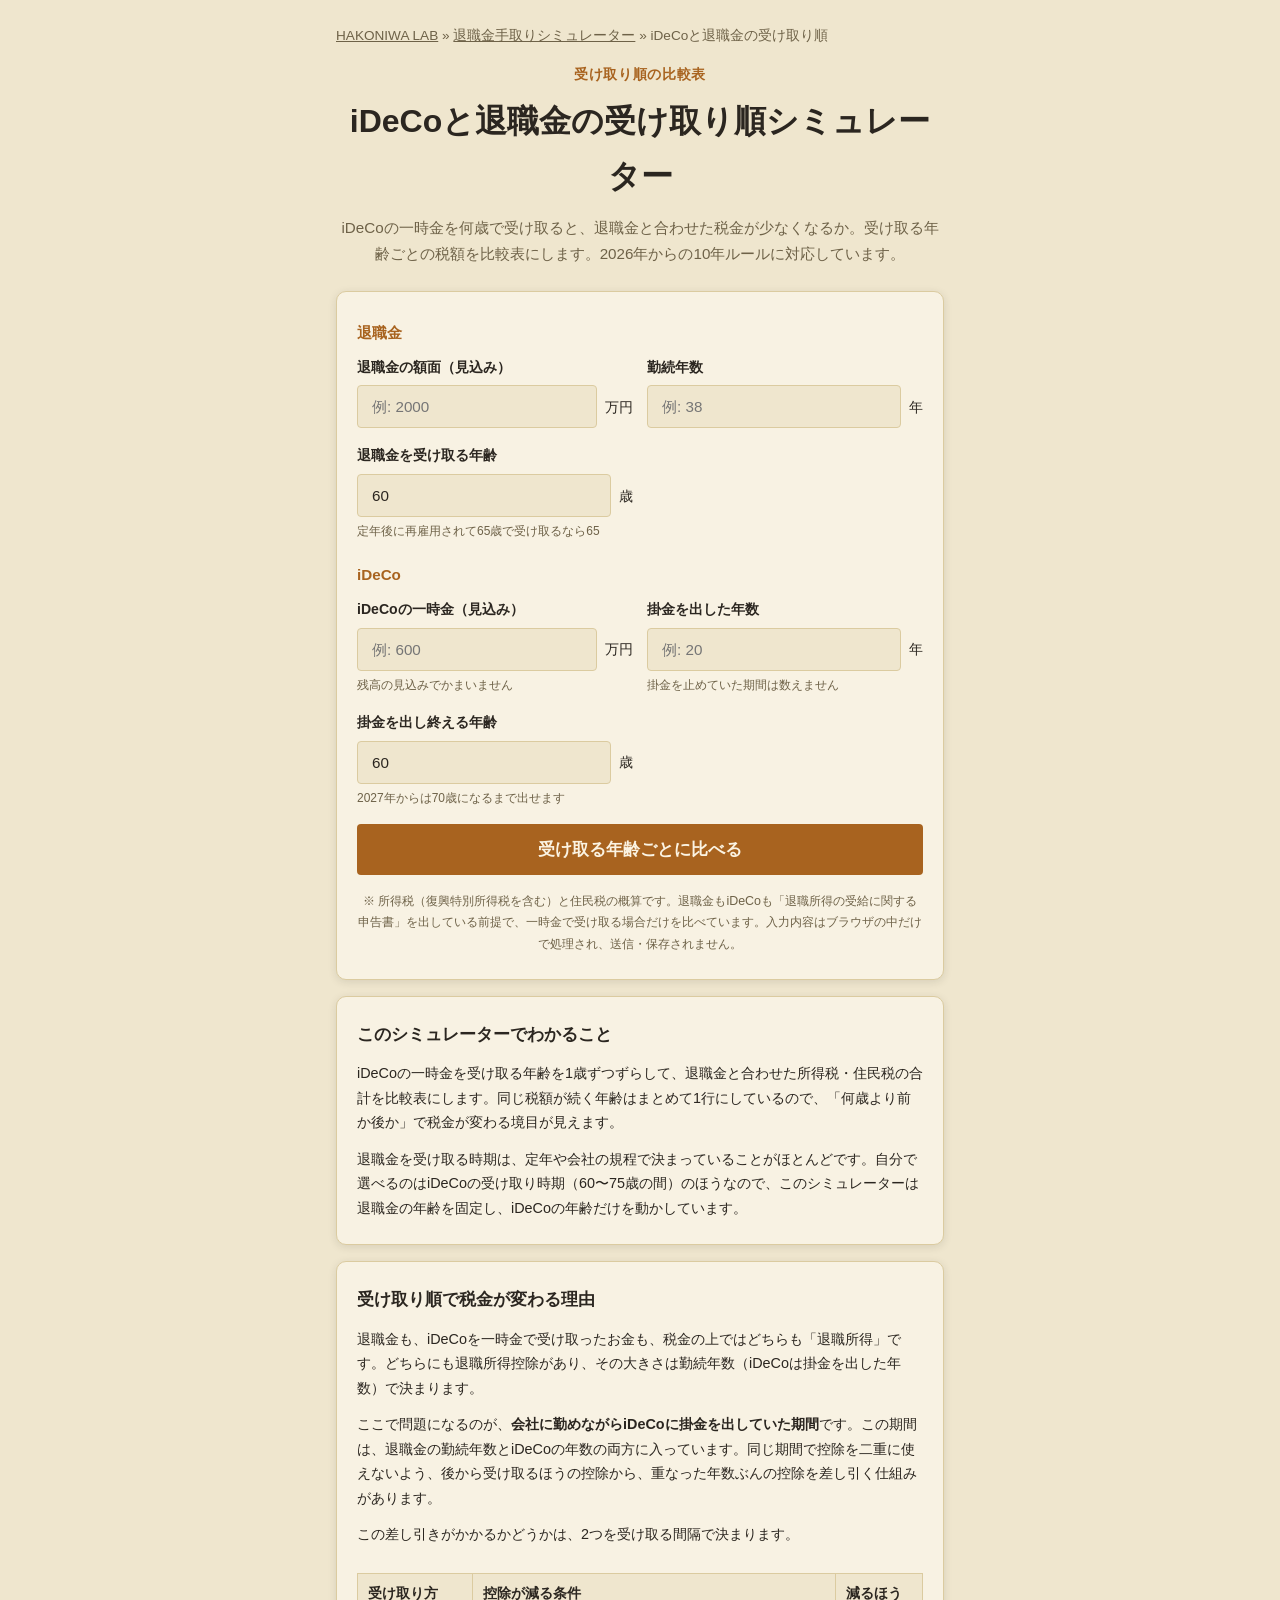
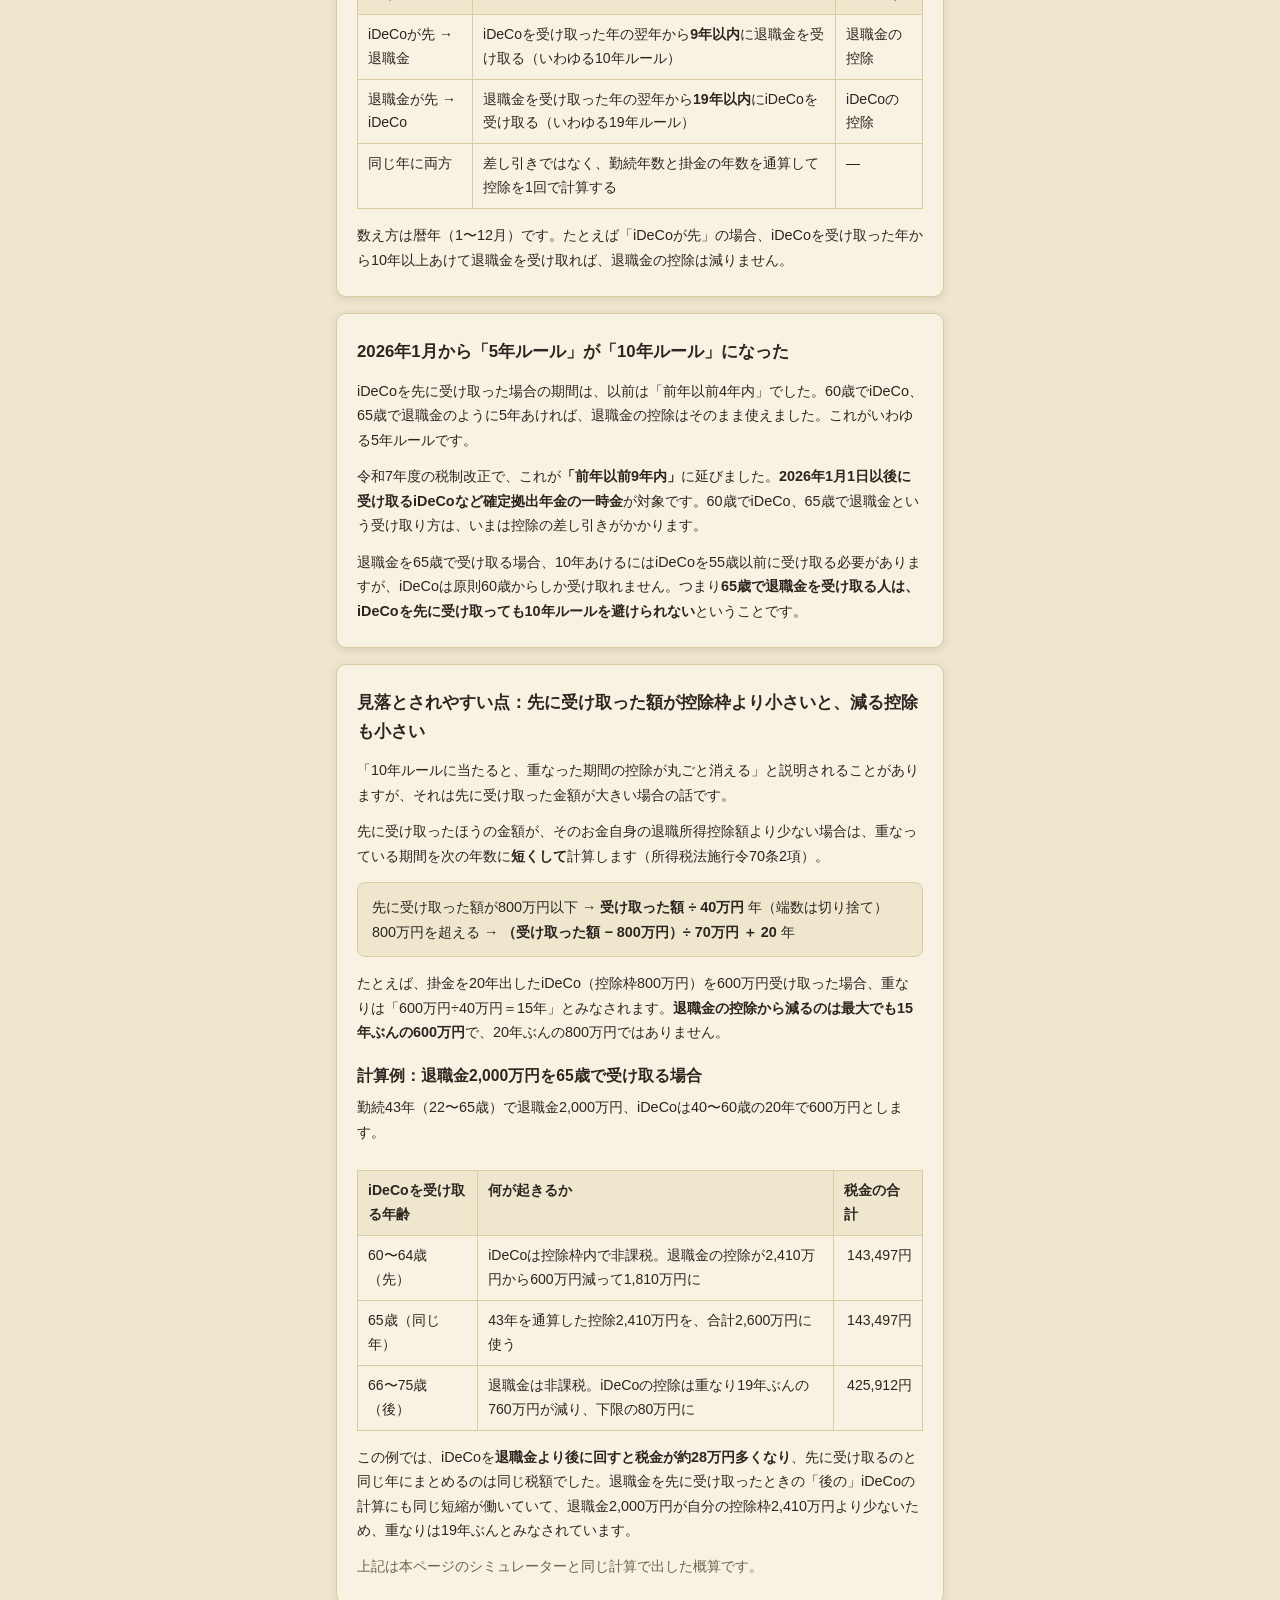
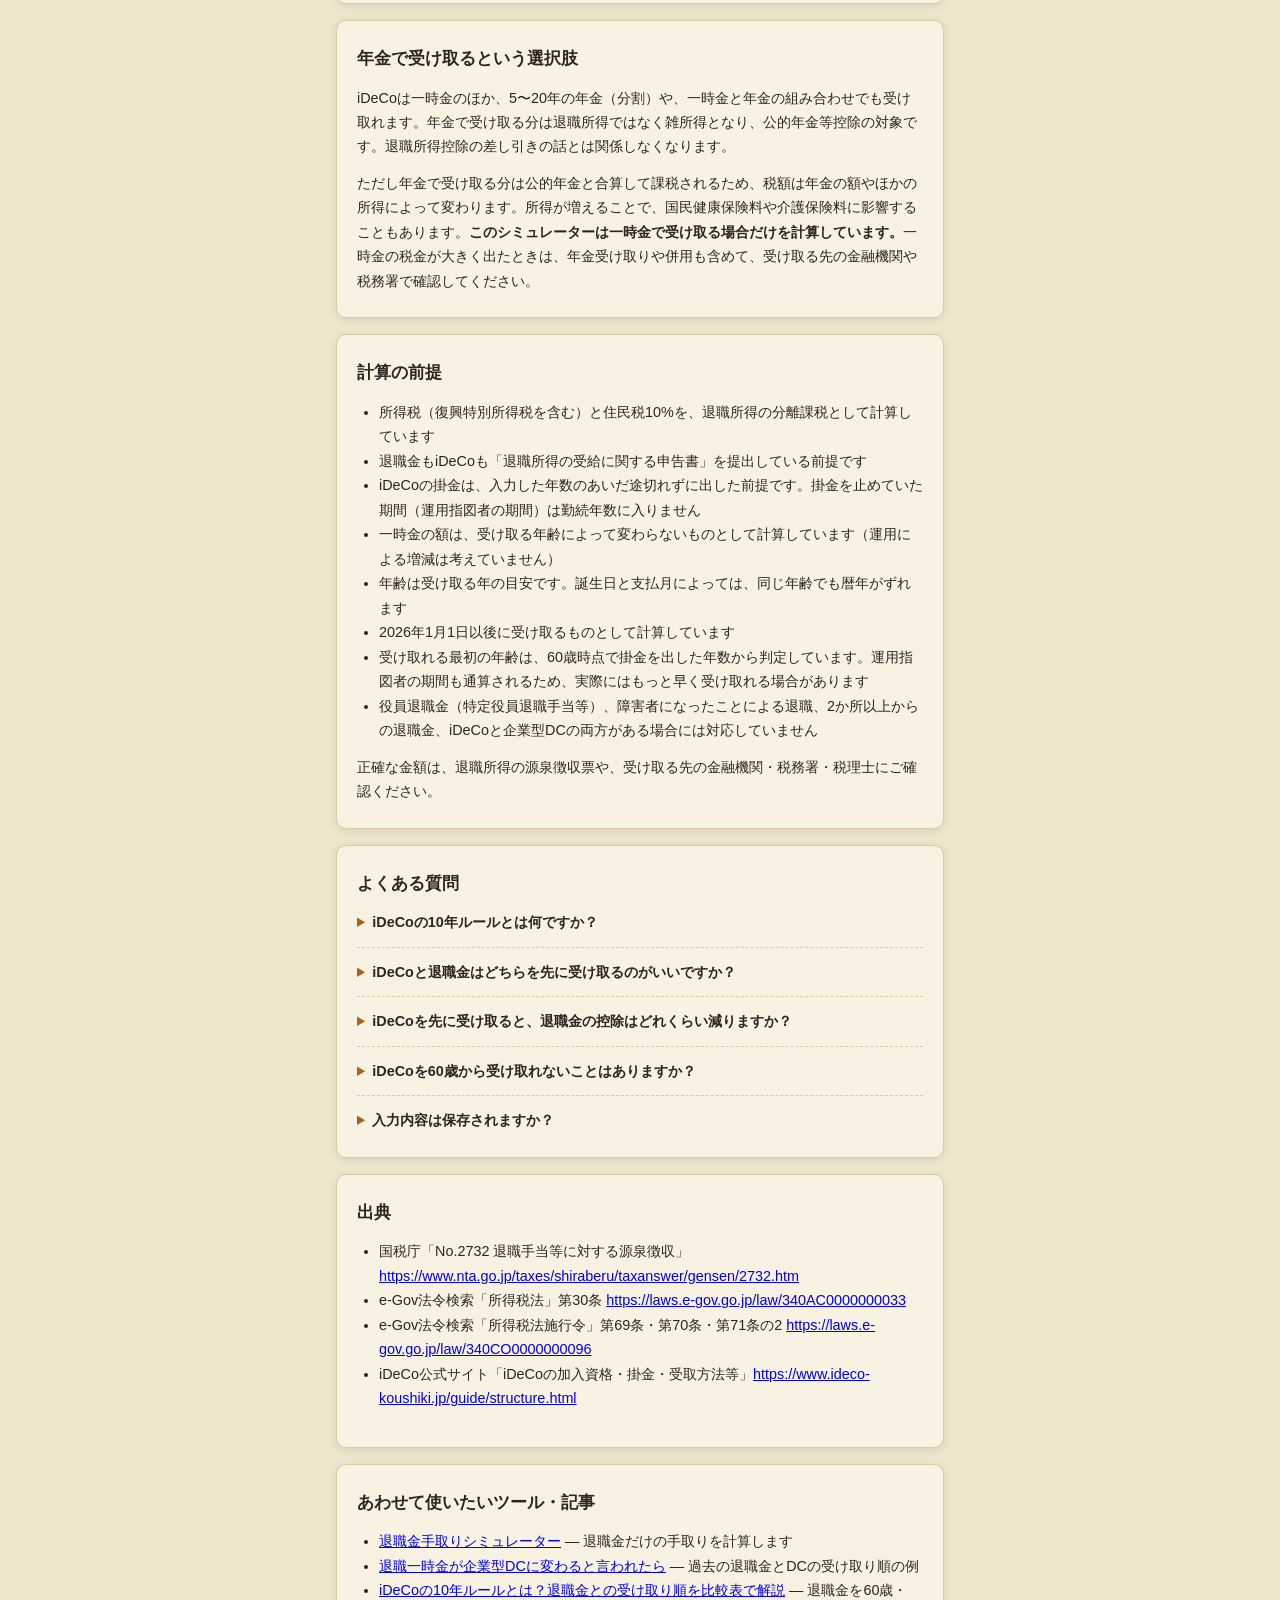
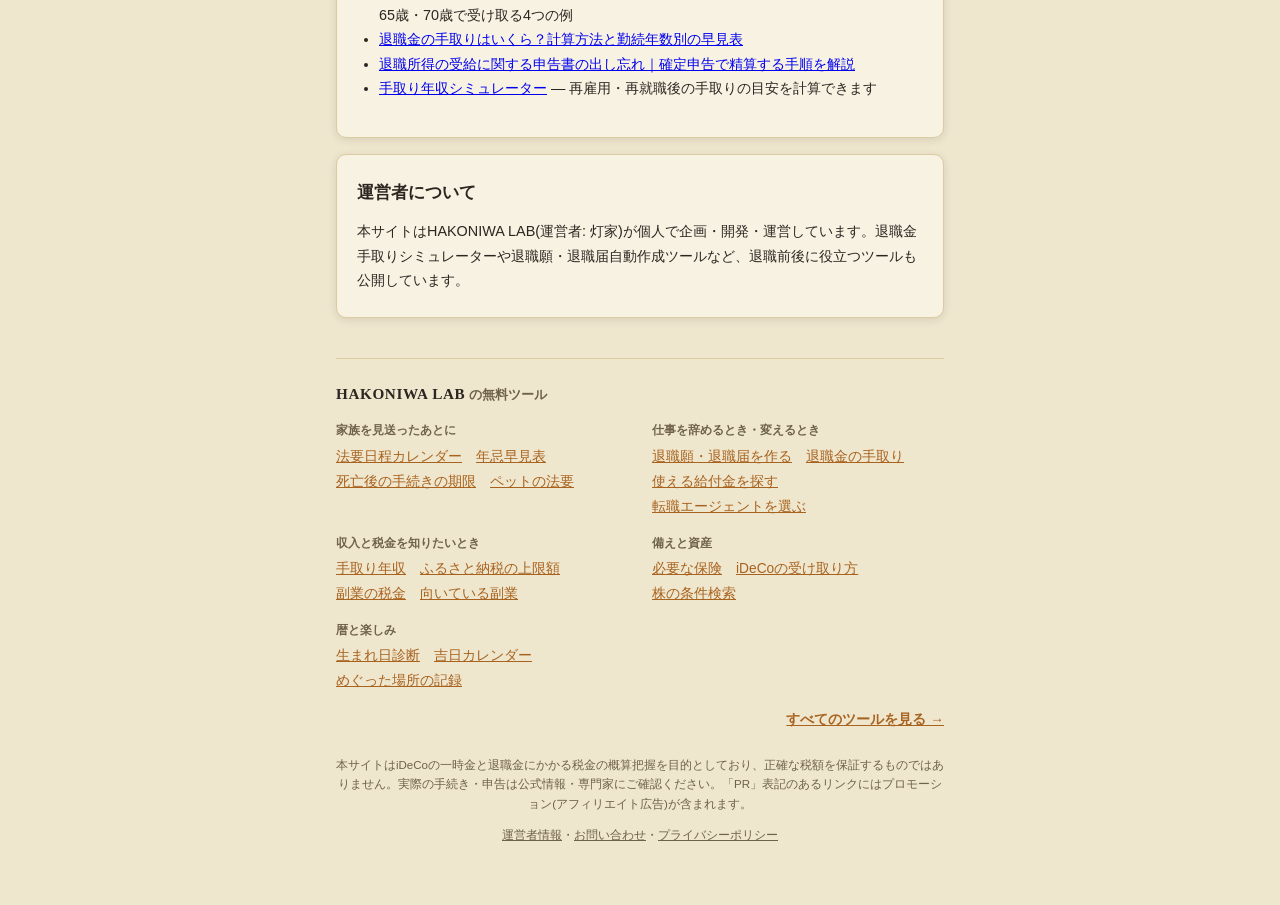
==== commit d6d22de9: "退職一時金が企業型DCに変わる人向けの記事を追加 Co-Authored-By: Claude Opus 5.5 <noreply@anthropic.com>" ====
--- a/ideco/index.html
+++ b/ideco/index.html
@@ -248,6 +248,7 @@
       <h2>あわせて使いたいツール・記事</h2>
       <ul>
         <li><a href="../">退職金手取りシミュレーター</a> — 退職金だけの手取りを計算します</li>
+        <li><a href="../guide/taishoku-ichijikin-dc/">退職一時金が企業型DCに変わると言われたら</a> — 過去の退職金とDCの受け取り順の例</li>
         <li><a href="../guide/ideco-10nen-rule/">iDeCoの10年ルールとは？退職金との受け取り順を比較表で解説</a> — 退職金を60歳・65歳・70歳で受け取る4つの例</li>
         <li><a href="../guide/taishokukin-tedori-keisan/">退職金の手取りはいくら？計算方法と勤続年数別の早見表</a></li>
         <li><a href="../guide/shinkokusho-dashiwasure/">退職所得の受給に関する申告書の出し忘れ｜確定申告で精算する手順を解説</a></li>
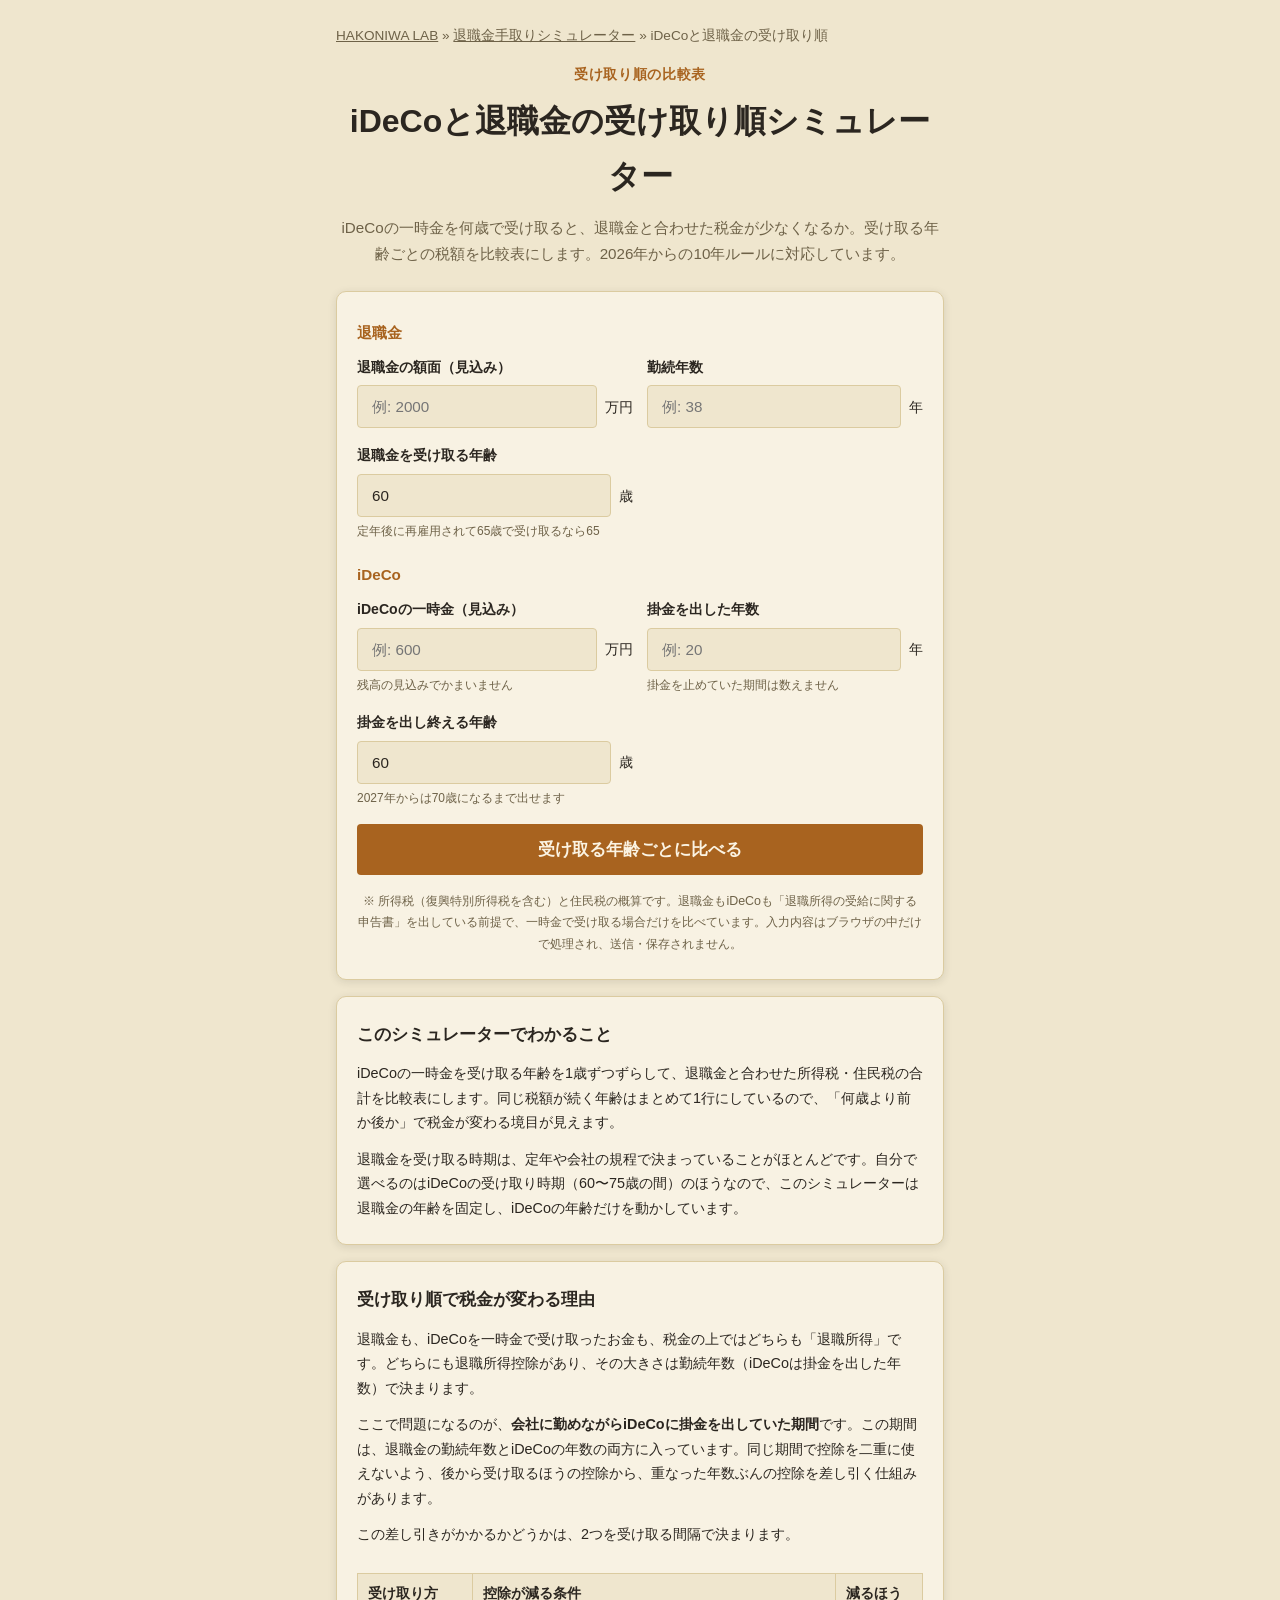
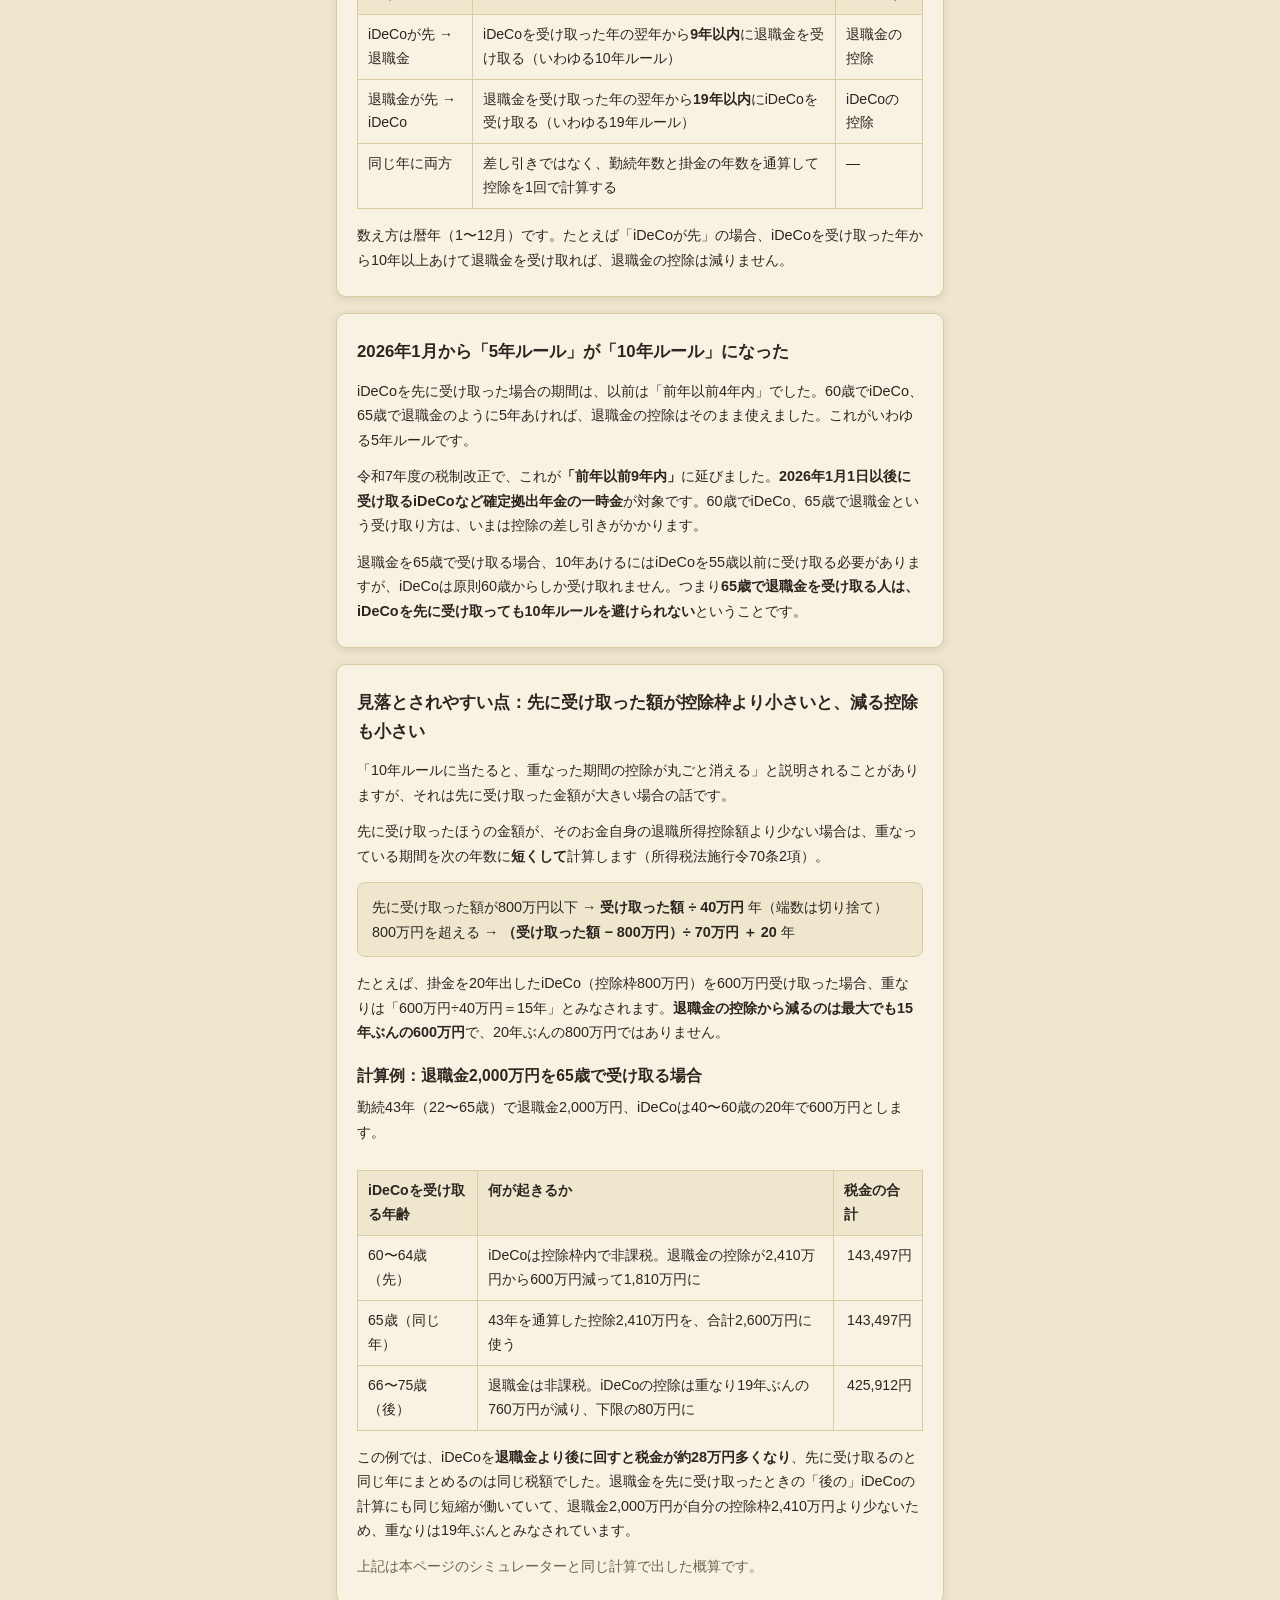
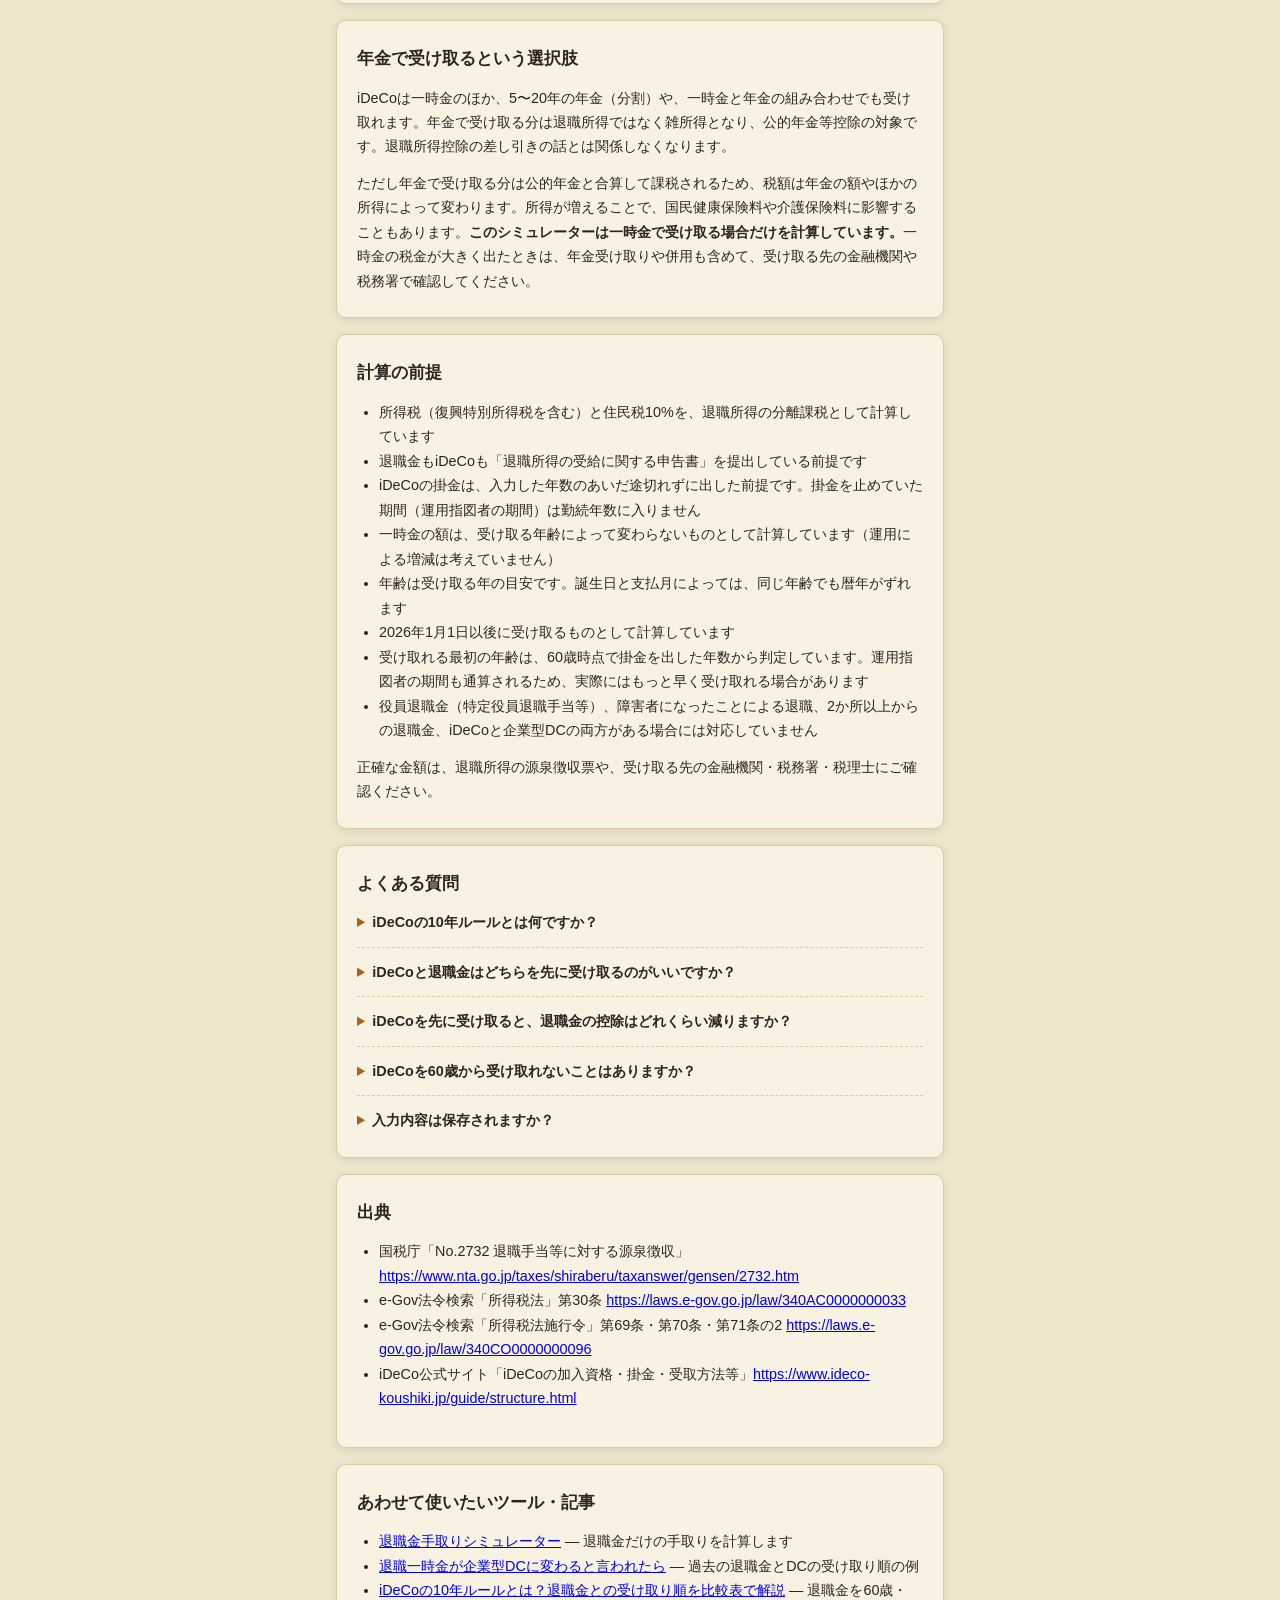
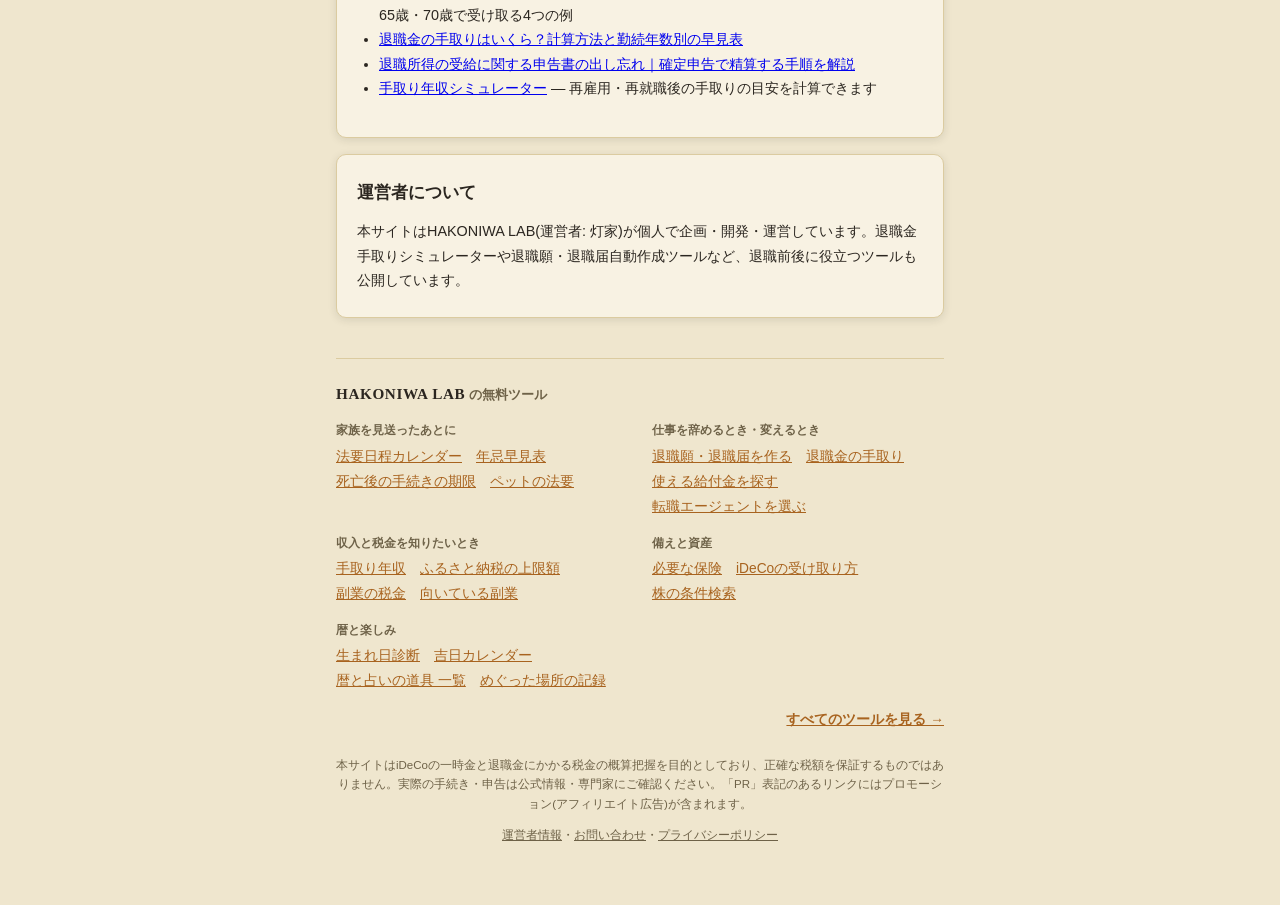
==== commit b81878b9: "全ページのツール一覧に「暦と占いの道具 一覧」を追加 Co-Authored-By: Claude Opus 5.5 <noreply@anthropic.com>" ====
--- a/ideco/index.html
+++ b/ideco/index.html
@@ -321,6 +321,7 @@
         <ul class="site-nav__links">
           <li><a href="../../birthday-fortune/">生まれ日診断</a></li>
           <li><a href="../../birthday-fortune/calendar/">吉日カレンダー</a></li>
+          <li><a href="../../birthday-fortune/tools/">暦と占いの道具 一覧</a></li>
           <li><a href="../../meguri-log/">めぐった場所の記録</a></li>
         </ul>
       </div>
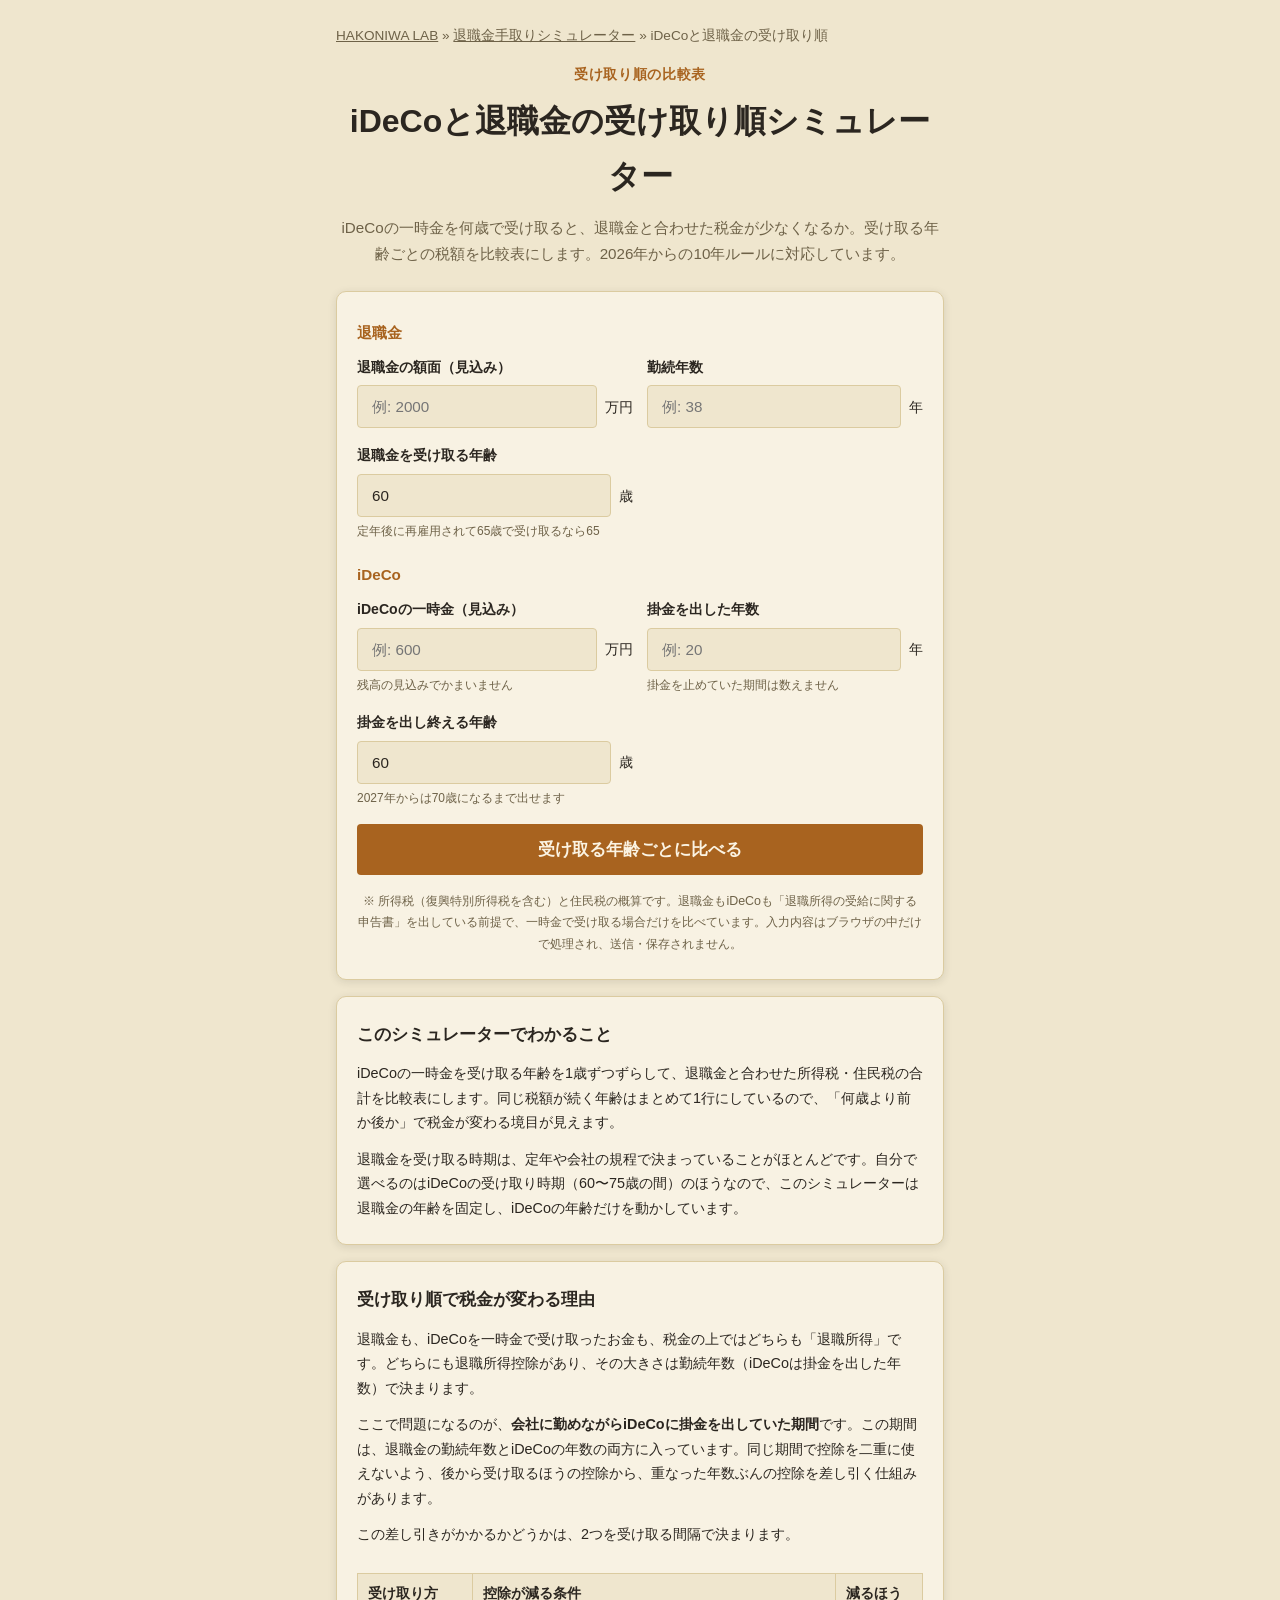
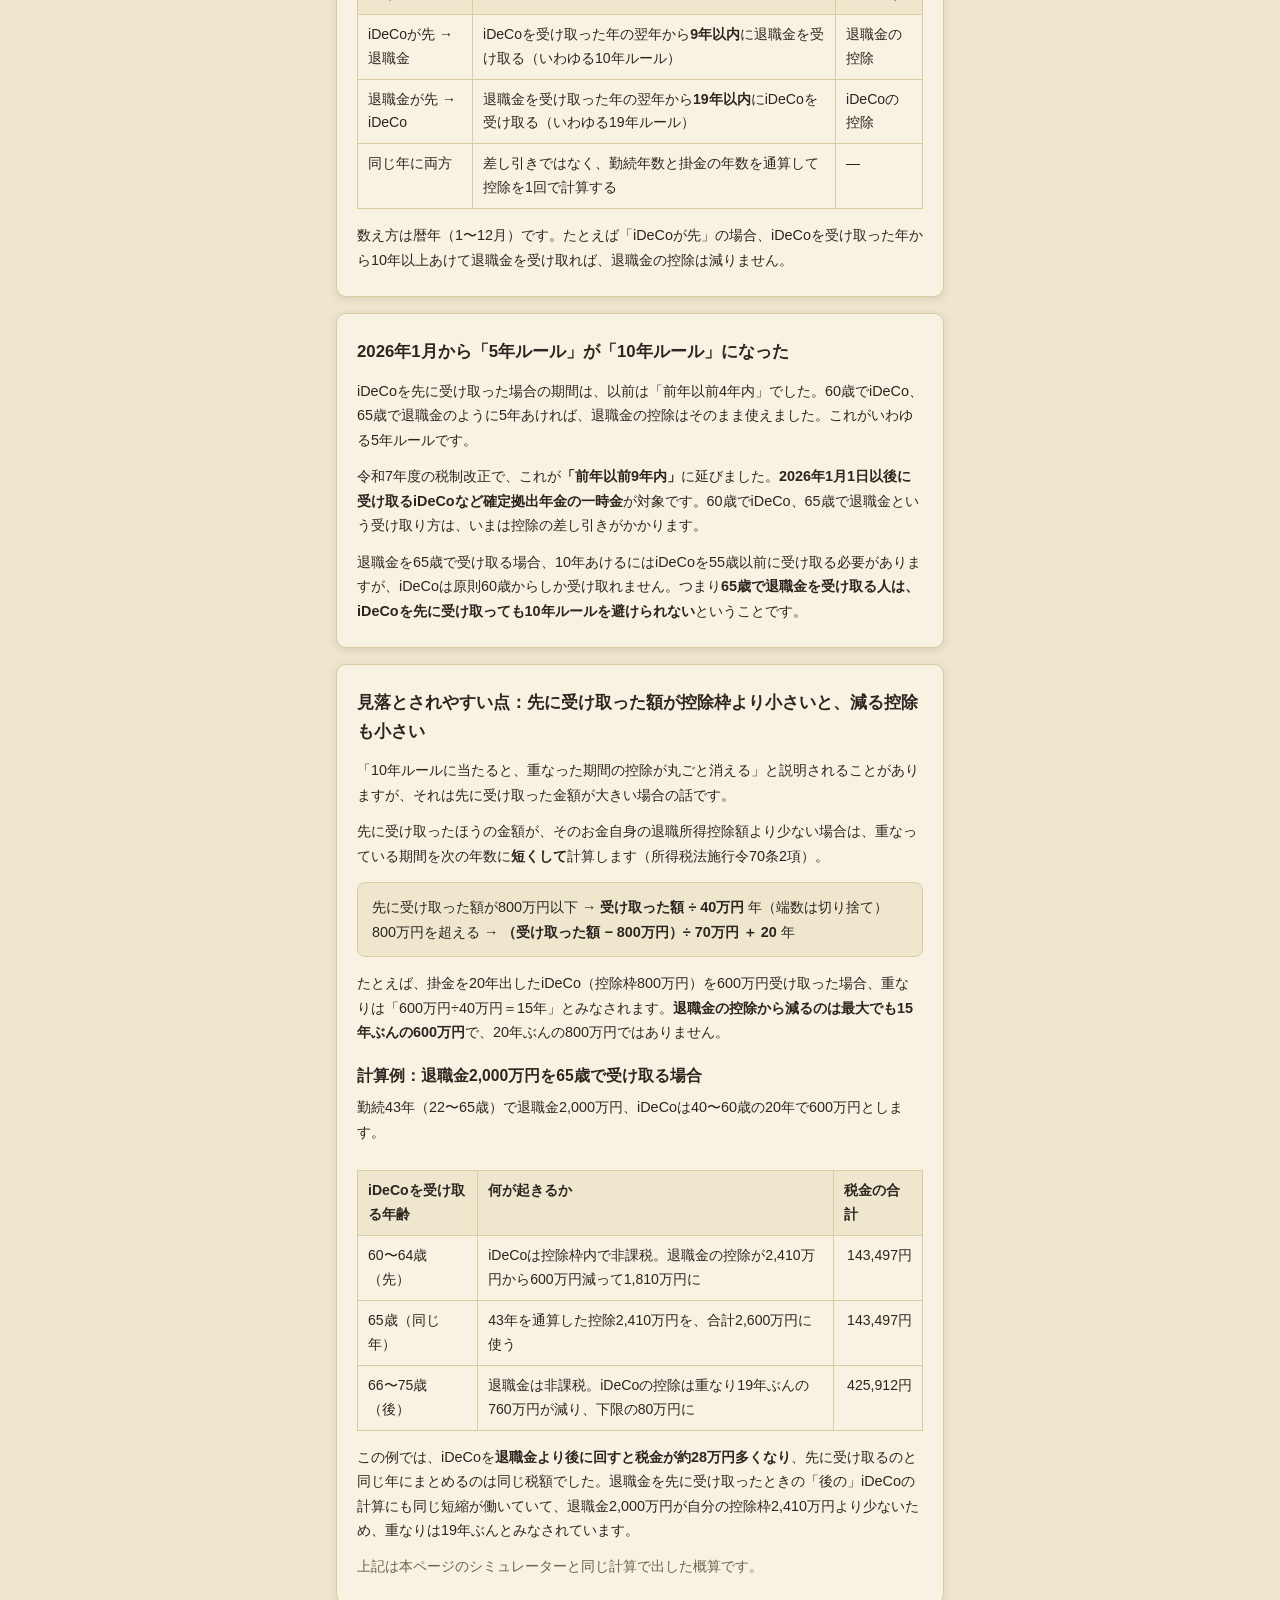
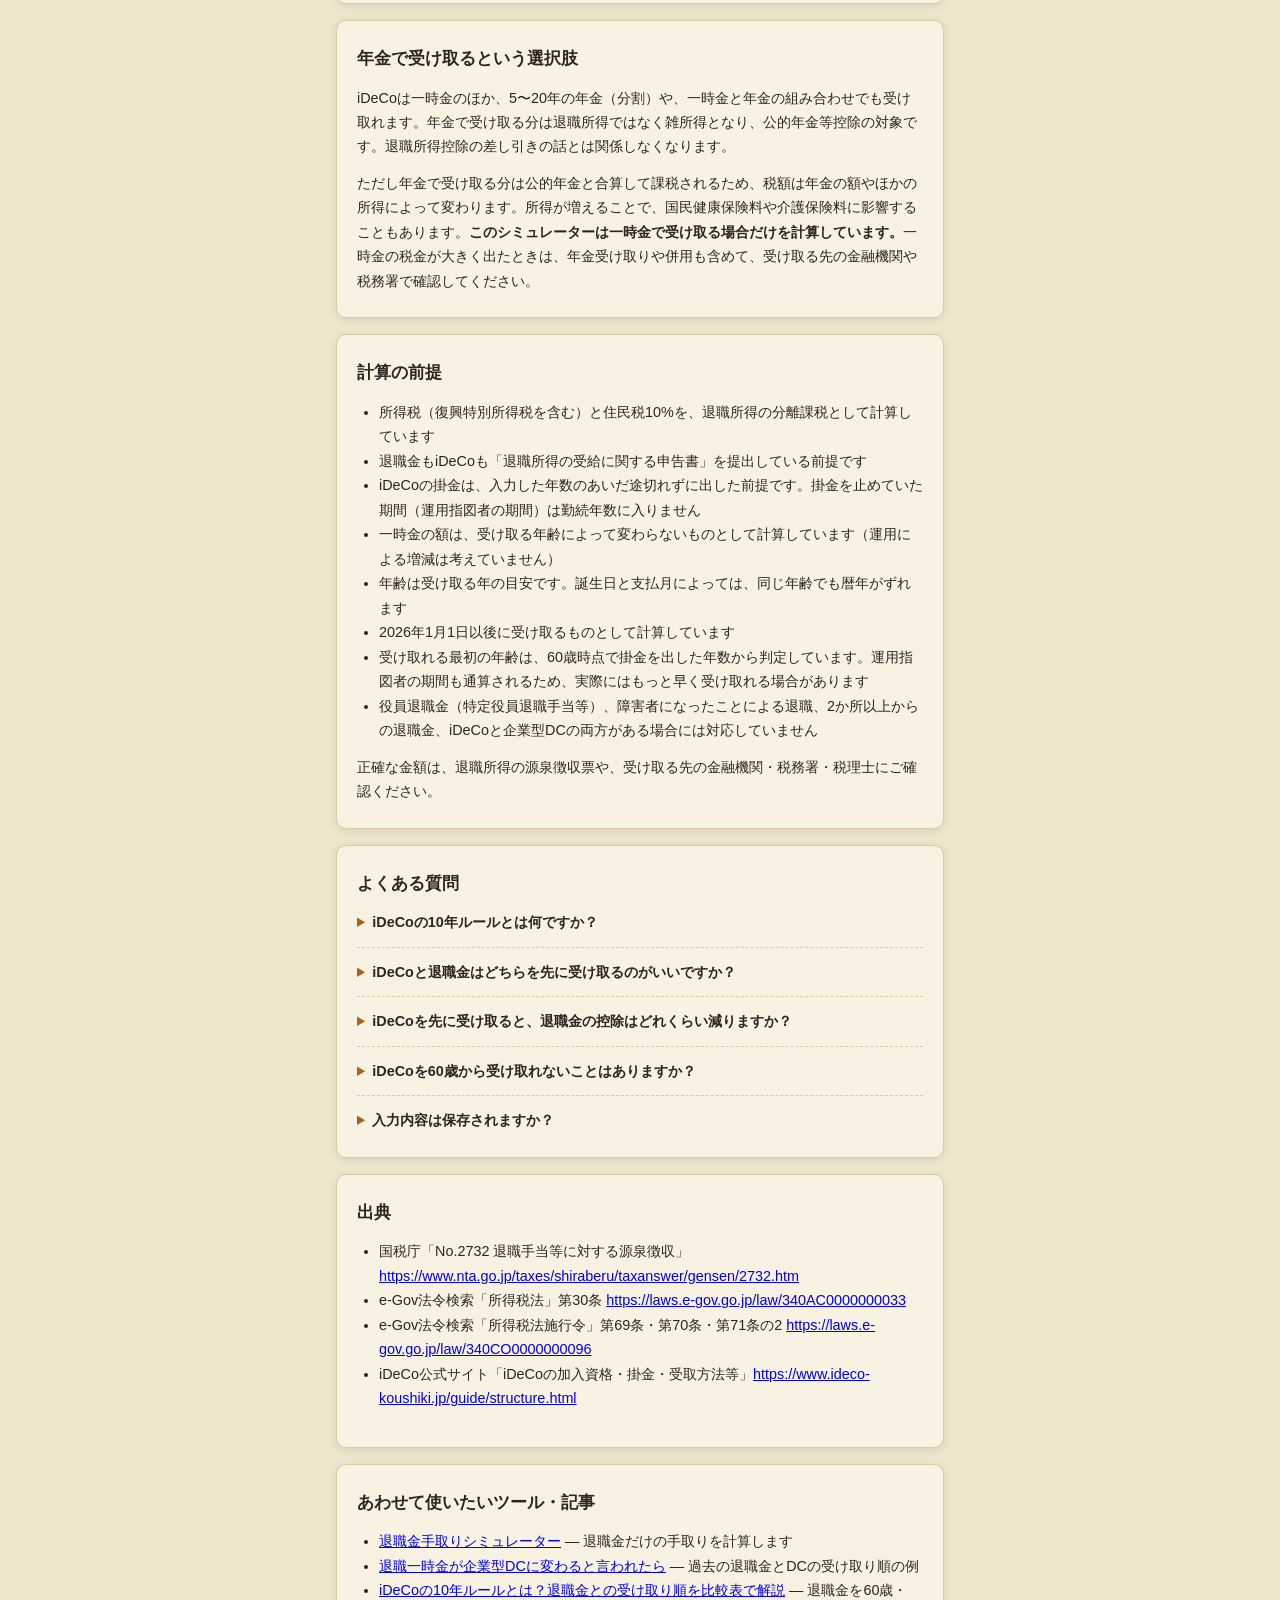
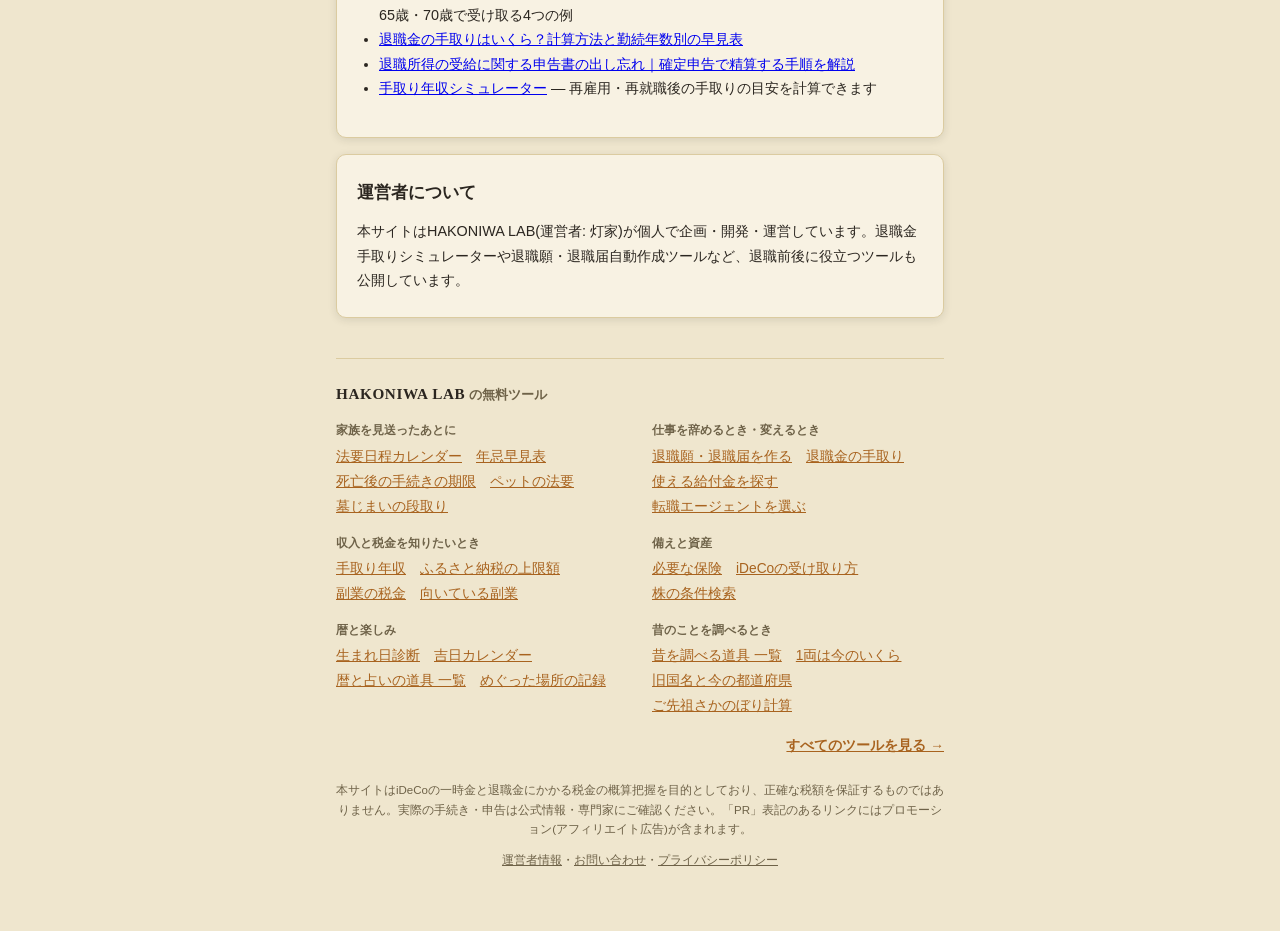
==== commit 27b158b1: "全ページのツール一覧に「昔のことを調べるとき」（昔を調べる道具 一覧・1両・旧国名・ご先祖）と「墓じまいの段取り」を追加 site-nav/site-nav.html を更新して site_nav.p" ====
--- a/ideco/index.html
+++ b/ideco/index.html
@@ -288,6 +288,7 @@
           <li><a href="../../houyou-calendar/hayami/">年忌早見表</a></li>
           <li><a href="../../houyou-calendar/tetsuzuki/">死亡後の手続きの期限</a></li>
           <li><a href="../../houyou-calendar/pet/">ペットの法要</a></li>
+          <li><a href="../../houyou-calendar/hakajimai/">墓じまいの段取り</a></li>
         </ul>
       </div>
       <div>
@@ -323,6 +324,15 @@
           <li><a href="../../birthday-fortune/calendar/">吉日カレンダー</a></li>
           <li><a href="../../birthday-fortune/tools/">暦と占いの道具 一覧</a></li>
           <li><a href="../../meguri-log/">めぐった場所の記録</a></li>
+        </ul>
+      </div>
+      <div>
+        <p class="site-nav__label">昔のことを調べるとき</p>
+        <ul class="site-nav__links">
+          <li><a href="../../mukashi/">昔を調べる道具 一覧</a></li>
+          <li><a href="../../mukashi/ryou/">1両は今のいくら</a></li>
+          <li><a href="../../mukashi/kokumei/">旧国名と今の都道府県</a></li>
+          <li><a href="../../mukashi/senzo/">ご先祖さかのぼり計算</a></li>
         </ul>
       </div>
     </div>
